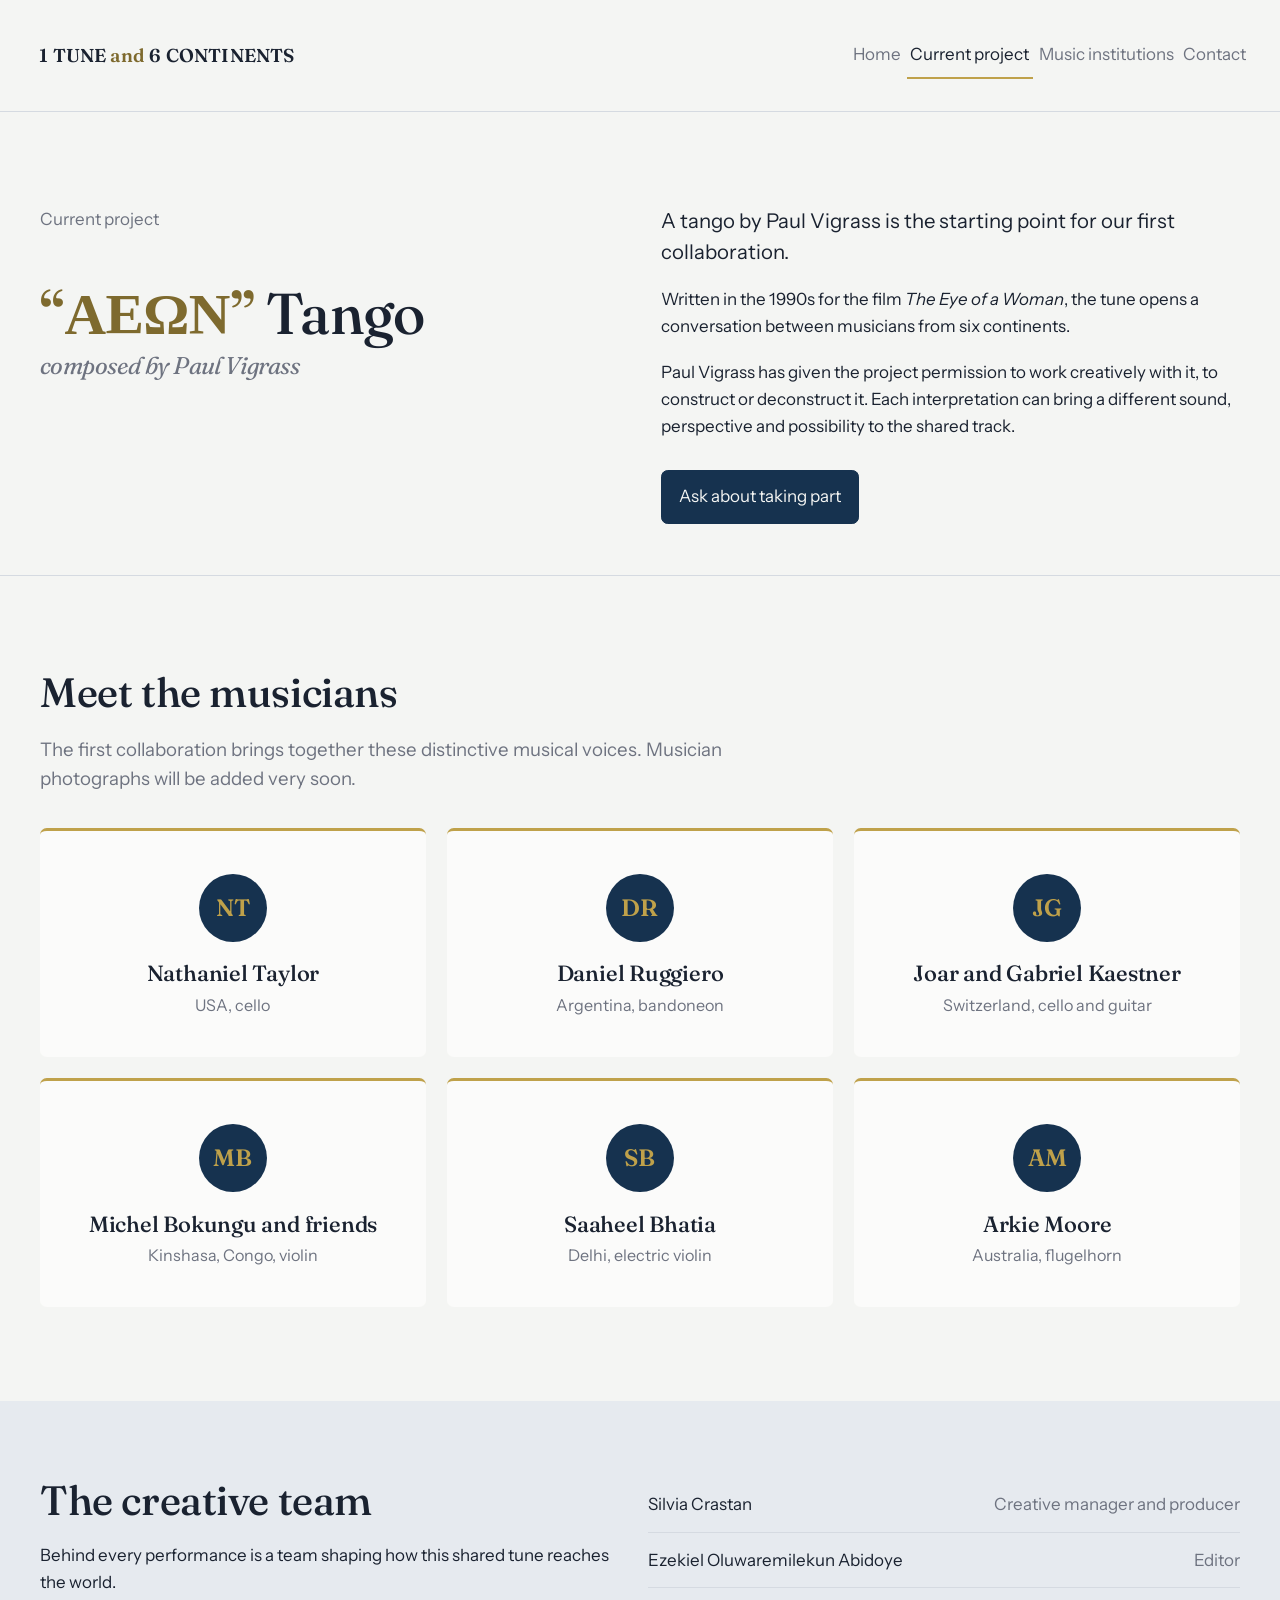
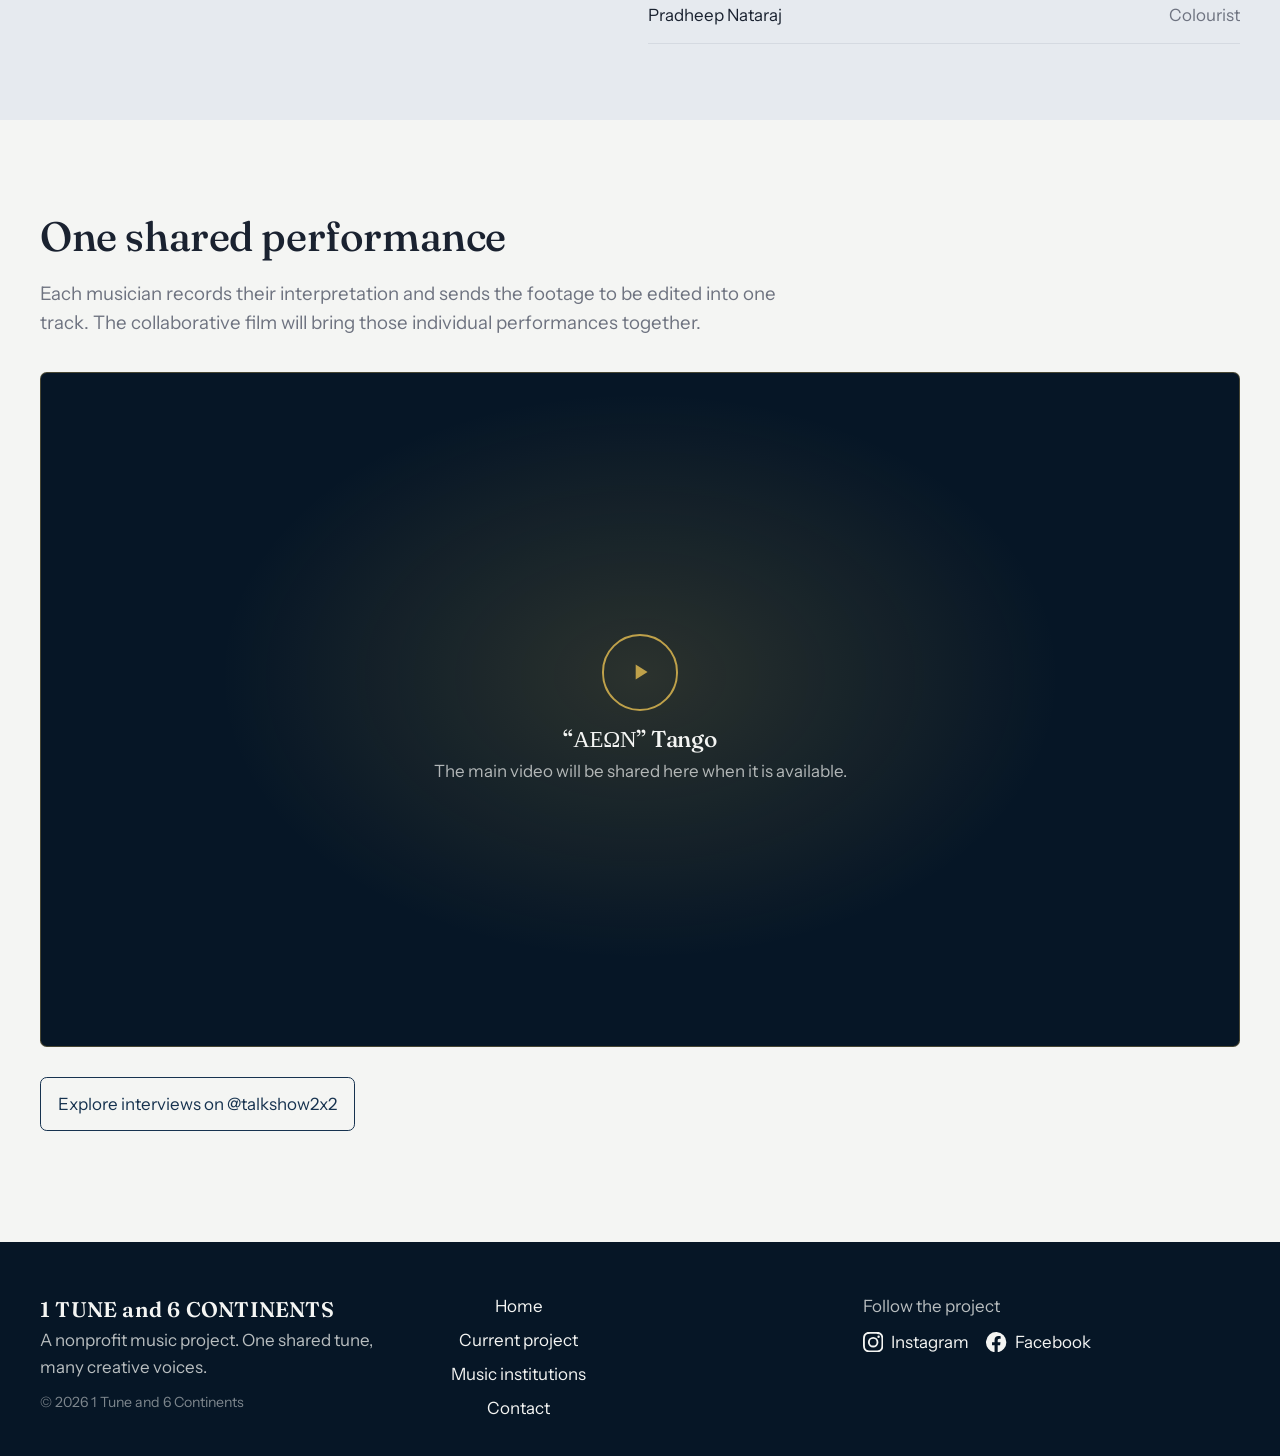
==== current-project.html @ 9bff8426 "Static redesign of 1tune6continents.org on Pico CSS" ====
<!DOCTYPE html>
<html lang="en" data-theme="light">
<head>
  <meta charset="UTF-8">
  <meta name="viewport" content="width=device-width, initial-scale=1">
  <title>Current project: ΑΕΩΝ Tango | 1 TUNE and 6 CONTINENTS</title>
  <meta name="description" content="The first collaboration: a tango by Paul Vigrass interpreted by musicians from six continents.">
  <link rel="preconnect" href="https://fonts.googleapis.com">
  <link rel="preconnect" href="https://fonts.gstatic.com" crossorigin>
  <link href="https://fonts.googleapis.com/css2?family=Fraunces:ital,opsz,wght@0,9..144,400;0,9..144,500;0,9..144,600;1,9..144,400;1,9..144,500&family=Instrument+Sans:ital,wght@0,400;0,500;0,600;1,400&display=swap" rel="stylesheet">
  <link rel="stylesheet" href="css/pico.min.css">
  <link rel="stylesheet" href="css/site.css">
</head>
<body>
<header class="site-header">
  <nav class="container" id="site-nav">
    <ul>
      <li><a class="brand" href="index.html">1 TUNE <span>and</span> 6 CONTINENTS</a></li>
      <li class="nav-toggle-item">
        <button class="nav-toggle" type="button" aria-expanded="false" aria-controls="site-menu" aria-label="Open menu">
          <svg class="icon-open" width="22" height="22" viewBox="0 0 24 24" fill="none" stroke="currentColor" stroke-width="2" stroke-linecap="round" aria-hidden="true"><path d="M4 7h16M4 12h16M4 17h16"/></svg>
          <svg class="icon-close" width="22" height="22" viewBox="0 0 24 24" fill="none" stroke="currentColor" stroke-width="2" stroke-linecap="round" aria-hidden="true"><path d="M6 6l12 12M18 6L6 18"/></svg>
        </button>
      </li>
    </ul>
    <ul id="site-menu" class="site-menu">
      <li><a href="index.html">Home</a></li>
      <li><a href="current-project.html" aria-current="page">Current project</a></li>
      <li><a href="music-institutions.html">Music institutions</a></li>
      <li><a href="contact.html">Contact</a></li>
    </ul>
  </nav>
</header>
<script>
  (function () {
    var nav = document.getElementById('site-nav');
    var btn = nav.querySelector('.nav-toggle');
    btn.addEventListener('click', function () {
      var open = nav.classList.toggle('is-open');
      btn.setAttribute('aria-expanded', String(open));
      btn.setAttribute('aria-label', open ? 'Close menu' : 'Open menu');
    });
    document.addEventListener('keydown', function (e) {
      if (e.key === 'Escape' && nav.classList.contains('is-open')) btn.click();
    });
  })();
</script>
<main>
<section class="page-intro">
  <div class="container grid">
    <div>
      <p class="kicker">Current project</p>
      <h1 class="tune-title"><span class="greek">“ΑΕΩΝ”</span> Tango<small>composed by Paul Vigrass</small></h1>
    </div>
    <div class="measure">
      <p class="lede">A tango by Paul Vigrass is the starting point for our first collaboration.</p>
      <p>Written in the 1990s for the film <em>The Eye of a Woman</em>, the tune opens a conversation between musicians from six continents.</p>
      <p>Paul Vigrass has given the project permission to work creatively with it, to construct or deconstruct it. Each interpretation can bring a different sound, perspective and possibility to the shared track.</p>
      <div class="actions">
        <a role="button" href="contact.html">Ask about taking part</a>
      </div>
    </div>
  </div>
</section>

<section class="band" id="musicians">
  <div class="container">
    <div class="section-title">
      <h2>Meet the musicians</h2>
      <p>The first collaboration brings together these distinctive musical voices. Musician photographs will be added very soon.</p>
    </div>
    <div class="musicians">
      <article>
        <div class="monogram" aria-hidden="true">NT</div>
        <h3>Nathaniel Taylor</h3><p>USA, cello</p>
      </article>
      <article>
        <div class="monogram" aria-hidden="true">DR</div>
        <h3>Daniel Ruggiero</h3><p>Argentina, bandoneon</p>
      </article>
      <article>
        <div class="monogram" aria-hidden="true">JG</div>
        <h3>Joar and Gabriel Kaestner</h3><p>Switzerland, cello and guitar</p>
      </article>
      <article>
        <div class="monogram" aria-hidden="true">MB</div>
        <h3>Michel Bokungu and friends</h3><p>Kinshasa, Congo, violin</p>
      </article>
      <article>
        <div class="monogram" aria-hidden="true">SB</div>
        <h3>Saaheel Bhatia</h3><p>Delhi, electric violin</p>
      </article>
      <article>
        <div class="monogram" aria-hidden="true">AM</div>
        <h3>Arkie Moore</h3><p>Australia, flugelhorn</p>
      </article>
    </div>
  </div>
</section>

<section class="band surface" id="creative-team">
  <div class="container grid">
    <div>
      <h2>The creative team</h2>
      <p>Behind every performance is a team shaping how this shared tune reaches the world.</p>
    </div>
    <ul class="team">
      <li><span>Silvia Crastan</span><span>Creative manager and producer</span></li>
      <li><span>Ezekiel Oluwaremilekun Abidoye</span><span>Editor</span></li>
      <li><span>Pradheep Nataraj</span><span>Colourist</span></li>
    </ul>
  </div>
</section>

<section class="band" id="collaborative-film">
  <div class="container">
    <div class="section-title">
      <h2>One shared performance</h2>
      <p>Each musician records their interpretation and sends the footage to be edited into one track. The collaborative film will bring those individual performances together.</p>
    </div>
    <div class="video-frame">
      <div>
        <div class="play" aria-hidden="true">
          <svg width="26" height="26" viewBox="0 0 24 24" fill="currentColor"><path d="M8 5v14l11-7z"/></svg>
        </div>
        <h3>“ΑΕΩΝ” Tango</h3>
        <p>The main video will be shared here when it is available.</p>
      </div>
    </div>
    <div class="actions">
      <a role="button" class="outline" href="https://www.instagram.com/talkshow2x2/" rel="noopener">Explore interviews on @talkshow2x2</a>
    </div>
  </div>
</section>
</main>
<footer class="site-footer">
  <div class="container grid">
    <div>
      <a class="brand" href="index.html">1 TUNE and 6 CONTINENTS</a>
      <p>A nonprofit music project. One shared tune, many creative voices.</p>
      <p><small>© 2026 1 Tune and 6 Continents</small></p>
    </div>
    <nav aria-label="Footer">
      <ul>
        <li><a href="index.html">Home</a></li>
        <li><a href="current-project.html">Current project</a></li>
        <li><a href="music-institutions.html">Music institutions</a></li>
        <li><a href="contact.html">Contact</a></li>
      </ul>
    </nav>
    <div>
      <p>Follow the project</p>
      <div class="social">
        <a href="https://www.instagram.com/1tune6continents/" rel="noopener">
          <svg viewBox="0 0 24 24" aria-hidden="true"><path d="M12 2.2c3.2 0 3.6 0 4.8.1 1.2.1 1.8.2 2.2.4.6.2 1 .5 1.4.9.4.4.7.8.9 1.4.2.4.4 1 .4 2.2.1 1.3.1 1.6.1 4.8s0 3.6-.1 4.8c-.1 1.2-.2 1.8-.4 2.2-.2.6-.5 1-.9 1.4-.4.4-.8.7-1.4.9-.4.2-1 .4-2.2.4-1.3.1-1.6.1-4.8.1s-3.6 0-4.8-.1c-1.2-.1-1.8-.2-2.2-.4-.6-.2-1-.5-1.4-.9-.4-.4-.7-.8-.9-1.4-.2-.4-.4-1-.4-2.2C2.2 15.6 2.2 15.2 2.2 12s0-3.6.1-4.8c.1-1.2.2-1.8.4-2.2.2-.6.5-1 .9-1.4.4-.4.8-.7 1.4-.9.4-.2 1-.4 2.2-.4C8.4 2.2 8.8 2.2 12 2.2M12 0C8.7 0 8.3 0 7.1.1 5.8.1 4.9.3 4.1.6c-.8.3-1.5.7-2.1 1.4C1.3 2.6.9 3.3.6 4.1.3 4.9.1 5.8.1 7.1 0 8.3 0 8.7 0 12s0 3.7.1 4.9c.1 1.3.3 2.2.6 2.9.3.8.7 1.5 1.4 2.1.6.7 1.3 1.1 2.1 1.4.8.3 1.6.5 2.9.6C8.3 24 8.7 24 12 24s3.7 0 4.9-.1c1.3-.1 2.2-.3 2.9-.6.8-.3 1.5-.7 2.1-1.4.7-.6 1.1-1.3 1.4-2.1.3-.8.5-1.6.6-2.9.1-1.2.1-1.6.1-4.9s0-3.7-.1-4.9c-.1-1.3-.3-2.2-.6-2.9-.3-.8-.7-1.5-1.4-2.1C21.4 1.3 20.7.9 19.9.6 19.1.3 18.2.1 16.9.1 15.7 0 15.3 0 12 0zm0 5.8a6.2 6.2 0 1 0 0 12.4 6.2 6.2 0 0 0 0-12.4zM12 16a4 4 0 1 1 0-8 4 4 0 0 1 0 8zm6.4-11.8a1.4 1.4 0 1 0 0 2.9 1.4 1.4 0 0 0 0-2.9z"/></svg>
          Instagram
        </a>
        <a href="https://www.facebook.com/groups/828594137007788" rel="noopener">
          <svg viewBox="0 0 24 24" aria-hidden="true"><path d="M24 12a12 12 0 1 0-13.9 11.9v-8.4H7.1V12h3V9.4c0-3 1.8-4.7 4.5-4.7 1.3 0 2.7.2 2.7.2v3h-1.5c-1.5 0-2 .9-2 1.9V12h3.3l-.5 3.5h-2.8v8.4A12 12 0 0 0 24 12z"/></svg>
          Facebook
        </a>
      </div>
    </div>
  </div>
</footer>
</body>
</html>
---- css/pico.min.css ----
@charset "UTF-8";/*!
 * Pico CSS ✨ v2.1.1 (https://picocss.com)
 * Copyright 2019-2025 - Licensed under MIT
 */:host,:root{--pico-font-family-emoji:"Apple Color Emoji","Segoe UI Emoji","Segoe UI Symbol","Noto Color Emoji";--pico-font-family-sans-serif:system-ui,"Segoe UI",Roboto,Oxygen,Ubuntu,Cantarell,Helvetica,Arial,"Helvetica Neue",sans-serif,var(--pico-font-family-emoji);--pico-font-family-monospace:ui-monospace,SFMono-Regular,"SF Mono",Menlo,Consolas,"Liberation Mono",monospace,var(--pico-font-family-emoji);--pico-font-family:var(--pico-font-family-sans-serif);--pico-line-height:1.5;--pico-font-weight:400;--pico-font-size:100%;--pico-text-underline-offset:0.1rem;--pico-border-radius:0.25rem;--pico-border-width:0.0625rem;--pico-outline-width:0.125rem;--pico-transition:0.2s ease-in-out;--pico-spacing:1rem;--pico-typography-spacing-vertical:1rem;--pico-block-spacing-vertical:var(--pico-spacing);--pico-block-spacing-horizontal:var(--pico-spacing);--pico-grid-column-gap:var(--pico-spacing);--pico-grid-row-gap:var(--pico-spacing);--pico-form-element-spacing-vertical:0.75rem;--pico-form-element-spacing-horizontal:1rem;--pico-group-box-shadow:0 0 0 rgba(0, 0, 0, 0);--pico-group-box-shadow-focus-with-button:0 0 0 var(--pico-outline-width) var(--pico-primary-focus);--pico-group-box-shadow-focus-with-input:0 0 0 0.0625rem var(--pico-form-element-border-color);--pico-modal-overlay-backdrop-filter:blur(0.375rem);--pico-nav-element-spacing-vertical:1rem;--pico-nav-element-spacing-horizontal:0.5rem;--pico-nav-link-spacing-vertical:0.5rem;--pico-nav-link-spacing-horizontal:0.5rem;--pico-nav-breadcrumb-divider:">";--pico-icon-checkbox:url("data:image/svg+xml,%3Csvg xmlns='http://www.w3.org/2000/svg' width='24' height='24' viewBox='0 0 24 24' fill='none' stroke='rgb(255, 255, 255)' stroke-width='4' stroke-linecap='round' stroke-linejoin='round'%3E%3Cpolyline points='20 6 9 17 4 12'%3E%3C/polyline%3E%3C/svg%3E");--pico-icon-minus:url("data:image/svg+xml,%3Csvg xmlns='http://www.w3.org/2000/svg' width='24' height='24' viewBox='0 0 24 24' fill='none' stroke='rgb(255, 255, 255)' stroke-width='4' stroke-linecap='round' stroke-linejoin='round'%3E%3Cline x1='5' y1='12' x2='19' y2='12'%3E%3C/line%3E%3C/svg%3E");--pico-icon-chevron:url("data:image/svg+xml,%3Csvg xmlns='http://www.w3.org/2000/svg' width='24' height='24' viewBox='0 0 24 24' fill='none' stroke='rgb(136, 145, 164)' stroke-width='2' stroke-linecap='round' stroke-linejoin='round'%3E%3Cpolyline points='6 9 12 15 18 9'%3E%3C/polyline%3E%3C/svg%3E");--pico-icon-date:url("data:image/svg+xml,%3Csvg xmlns='http://www.w3.org/2000/svg' width='24' height='24' viewBox='0 0 24 24' fill='none' stroke='rgb(136, 145, 164)' stroke-width='2' stroke-linecap='round' stroke-linejoin='round'%3E%3Crect x='3' y='4' width='18' height='18' rx='2' ry='2'%3E%3C/rect%3E%3Cline x1='16' y1='2' x2='16' y2='6'%3E%3C/line%3E%3Cline x1='8' y1='2' x2='8' y2='6'%3E%3C/line%3E%3Cline x1='3' y1='10' x2='21' y2='10'%3E%3C/line%3E%3C/svg%3E");--pico-icon-time:url("data:image/svg+xml,%3Csvg xmlns='http://www.w3.org/2000/svg' width='24' height='24' viewBox='0 0 24 24' fill='none' stroke='rgb(136, 145, 164)' stroke-width='2' stroke-linecap='round' stroke-linejoin='round'%3E%3Ccircle cx='12' cy='12' r='10'%3E%3C/circle%3E%3Cpolyline points='12 6 12 12 16 14'%3E%3C/polyline%3E%3C/svg%3E");--pico-icon-search:url("data:image/svg+xml,%3Csvg xmlns='http://www.w3.org/2000/svg' width='24' height='24' viewBox='0 0 24 24' fill='none' stroke='rgb(136, 145, 164)' stroke-width='1.5' stroke-linecap='round' stroke-linejoin='round'%3E%3Ccircle cx='11' cy='11' r='8'%3E%3C/circle%3E%3Cline x1='21' y1='21' x2='16.65' y2='16.65'%3E%3C/line%3E%3C/svg%3E");--pico-icon-close:url("data:image/svg+xml,%3Csvg xmlns='http://www.w3.org/2000/svg' width='24' height='24' viewBox='0 0 24 24' fill='none' stroke='rgb(136, 145, 164)' stroke-width='3' stroke-linecap='round' stroke-linejoin='round'%3E%3Cline x1='18' y1='6' x2='6' y2='18'%3E%3C/line%3E%3Cline x1='6' y1='6' x2='18' y2='18'%3E%3C/line%3E%3C/svg%3E");--pico-icon-loading:url("data:image/svg+xml,%3Csvg fill='none' height='24' width='24' viewBox='0 0 24 24' xmlns='http://www.w3.org/2000/svg' %3E%3Cstyle%3E g %7B animation: rotate 2s linear infinite; transform-origin: center center; %7D circle %7B stroke-dasharray: 75,100; stroke-dashoffset: -5; animation: dash 1.5s ease-in-out infinite; stroke-linecap: round; %7D @keyframes rotate %7B 0%25 %7B transform: rotate(0deg); %7D 100%25 %7B transform: rotate(360deg); %7D %7D @keyframes dash %7B 0%25 %7B stroke-dasharray: 1,100; stroke-dashoffset: 0; %7D 50%25 %7B stroke-dasharray: 44.5,100; stroke-dashoffset: -17.5; %7D 100%25 %7B stroke-dasharray: 44.5,100; stroke-dashoffset: -62; %7D %7D %3C/style%3E%3Cg%3E%3Ccircle cx='12' cy='12' r='10' fill='none' stroke='rgb(136, 145, 164)' stroke-width='4' /%3E%3C/g%3E%3C/svg%3E")}@media (min-width:576px){:host,:root{--pico-font-size:106.25%}}@media (min-width:768px){:host,:root{--pico-font-size:112.5%}}@media (min-width:1024px){:host,:root{--pico-font-size:118.75%}}@media (min-width:1280px){:host,:root{--pico-font-size:125%}}@media (min-width:1536px){:host,:root{--pico-font-size:131.25%}}a{--pico-text-decoration:underline}a.contrast,a.secondary{--pico-text-decoration:underline}small{--pico-font-size:0.875em}h1,h2,h3,h4,h5,h6{--pico-font-weight:700}h1{--pico-font-size:2rem;--pico-line-height:1.125;--pico-typography-spacing-top:3rem}h2{--pico-font-size:1.75rem;--pico-line-height:1.15;--pico-typography-spacing-top:2.625rem}h3{--pico-font-size:1.5rem;--pico-line-height:1.175;--pico-typography-spacing-top:2.25rem}h4{--pico-font-size:1.25rem;--pico-line-height:1.2;--pico-typography-spacing-top:1.874rem}h5{--pico-font-size:1.125rem;--pico-line-height:1.225;--pico-typography-spacing-top:1.6875rem}h6{--pico-font-size:1rem;--pico-line-height:1.25;--pico-typography-spacing-top:1.5rem}tfoot td,tfoot th,thead td,thead th{--pico-font-weight:600;--pico-border-width:0.1875rem}code,kbd,pre,samp{--pico-font-family:var(--pico-font-family-monospace)}kbd{--pico-font-weight:bolder}:where(select,textarea),input:not([type=submit],[type=button],[type=reset],[type=checkbox],[type=radio],[type=file]){--pico-outline-width:0.0625rem}[type=search]{--pico-border-radius:5rem}[type=checkbox],[type=radio]{--pico-border-width:0.125rem}[type=checkbox][role=switch]{--pico-border-width:0.1875rem}details.dropdown summary:not([role=button]){--pico-outline-width:0.0625rem}nav details.dropdown summary:focus-visible{--pico-outline-width:0.125rem}[role=search]{--pico-border-radius:5rem}[role=group]:has(button.secondary:focus,[type=submit].secondary:focus,[type=button].secondary:focus,[role=button].secondary:focus),[role=search]:has(button.secondary:focus,[type=submit].secondary:focus,[type=button].secondary:focus,[role=button].secondary:focus){--pico-group-box-shadow-focus-with-button:0 0 0 var(--pico-outline-width) var(--pico-secondary-focus)}[role=group]:has(button.contrast:focus,[type=submit].contrast:focus,[type=button].contrast:focus,[role=button].contrast:focus),[role=search]:has(button.contrast:focus,[type=submit].contrast:focus,[type=button].contrast:focus,[role=button].contrast:focus){--pico-group-box-shadow-focus-with-button:0 0 0 var(--pico-outline-width) var(--pico-contrast-focus)}[role=group] [role=button],[role=group] [type=button],[role=group] [type=submit],[role=group] button,[role=search] [role=button],[role=search] [type=button],[role=search] [type=submit],[role=search] button{--pico-form-element-spacing-horizontal:2rem}details summary[role=button]:not(.outline)::after{filter:brightness(0) invert(1)}[aria-busy=true]:not(input,select,textarea):is(button,[type=submit],[type=button],[type=reset],[role=button]):not(.outline)::before{filter:brightness(0) invert(1)}:host(:not([data-theme=dark])),:root:not([data-theme=dark]),[data-theme=light]{color-scheme:light;--pico-background-color:#fff;--pico-color:#373c44;--pico-text-selection-color:rgba(2, 154, 232, 0.25);--pico-muted-color:#646b79;--pico-muted-border-color:rgb(231, 234, 239.5);--pico-primary:#0172ad;--pico-primary-background:#0172ad;--pico-primary-border:var(--pico-primary-background);--pico-primary-underline:rgba(1, 114, 173, 0.5);--pico-primary-hover:#015887;--pico-primary-hover-background:#02659a;--pico-primary-hover-border:var(--pico-primary-hover-background);--pico-primary-hover-underline:var(--pico-primary-hover);--pico-primary-focus:rgba(2, 154, 232, 0.5);--pico-primary-inverse:#fff;--pico-secondary:#5d6b89;--pico-secondary-background:#525f7a;--pico-secondary-border:var(--pico-secondary-background);--pico-secondary-underline:rgba(93, 107, 137, 0.5);--pico-secondary-hover:#48536b;--pico-secondary-hover-background:#48536b;--pico-secondary-hover-border:var(--pico-secondary-hover-background);--pico-secondary-hover-underline:var(--pico-secondary-hover);--pico-secondary-focus:rgba(93, 107, 137, 0.25);--pico-secondary-inverse:#fff;--pico-contrast:#181c25;--pico-contrast-background:#181c25;--pico-contrast-border:var(--pico-contrast-background);--pico-contrast-underline:rgba(24, 28, 37, 0.5);--pico-contrast-hover:#000;--pico-contrast-hover-background:#000;--pico-contrast-hover-border:var(--pico-contrast-hover-background);--pico-contrast-hover-underline:var(--pico-secondary-hover);--pico-contrast-focus:rgba(93, 107, 137, 0.25);--pico-contrast-inverse:#fff;--pico-box-shadow:0.0145rem 0.029rem 0.174rem rgba(129, 145, 181, 0.01698),0.0335rem 0.067rem 0.402rem rgba(129, 145, 181, 0.024),0.0625rem 0.125rem 0.75rem rgba(129, 145, 181, 0.03),0.1125rem 0.225rem 1.35rem rgba(129, 145, 181, 0.036),0.2085rem 0.417rem 2.502rem rgba(129, 145, 181, 0.04302),0.5rem 1rem 6rem rgba(129, 145, 181, 0.06),0 0 0 0.0625rem rgba(129, 145, 181, 0.015);--pico-h1-color:#2d3138;--pico-h2-color:#373c44;--pico-h3-color:#424751;--pico-h4-color:#4d535e;--pico-h5-color:#5c6370;--pico-h6-color:#646b79;--pico-mark-background-color:rgb(252.5, 230.5, 191.5);--pico-mark-color:#0f1114;--pico-ins-color:rgb(28.5, 105.5, 84);--pico-del-color:rgb(136, 56.5, 53);--pico-blockquote-border-color:var(--pico-muted-border-color);--pico-blockquote-footer-color:var(--pico-muted-color);--pico-button-box-shadow:0 0 0 rgba(0, 0, 0, 0);--pico-button-hover-box-shadow:0 0 0 rgba(0, 0, 0, 0);--pico-table-border-color:var(--pico-muted-border-color);--pico-table-row-stripped-background-color:rgba(111, 120, 135, 0.0375);--pico-code-background-color:rgb(243, 244.5, 246.75);--pico-code-color:#646b79;--pico-code-kbd-background-color:var(--pico-color);--pico-code-kbd-color:var(--pico-background-color);--pico-form-element-background-color:rgb(251, 251.5, 252.25);--pico-form-element-selected-background-color:#dfe3eb;--pico-form-element-border-color:#cfd5e2;--pico-form-element-color:#23262c;--pico-form-element-placeholder-color:var(--pico-muted-color);--pico-form-element-active-background-color:#fff;--pico-form-element-active-border-color:var(--pico-primary-border);--pico-form-element-focus-color:var(--pico-primary-border);--pico-form-element-disabled-opacity:0.5;--pico-form-element-invalid-border-color:rgb(183.5, 105.5, 106.5);--pico-form-element-invalid-active-border-color:rgb(200.25, 79.25, 72.25);--pico-form-element-invalid-focus-color:var(--pico-form-element-invalid-active-border-color);--pico-form-element-valid-border-color:rgb(76, 154.5, 137.5);--pico-form-element-valid-active-border-color:rgb(39, 152.75, 118.75);--pico-form-element-valid-focus-color:var(--pico-form-element-valid-active-border-color);--pico-switch-background-color:#bfc7d9;--pico-switch-checked-background-color:var(--pico-primary-background);--pico-switch-color:#fff;--pico-switch-thumb-box-shadow:0 0 0 rgba(0, 0, 0, 0);--pico-range-border-color:#dfe3eb;--pico-range-active-border-color:#bfc7d9;--pico-range-thumb-border-color:var(--pico-background-color);--pico-range-thumb-color:var(--pico-secondary-background);--pico-range-thumb-active-color:var(--pico-primary-background);--pico-accordion-border-color:var(--pico-muted-border-color);--pico-accordion-active-summary-color:var(--pico-primary-hover);--pico-accordion-close-summary-color:var(--pico-color);--pico-accordion-open-summary-color:var(--pico-muted-color);--pico-card-background-color:var(--pico-background-color);--pico-card-border-color:var(--pico-muted-border-color);--pico-card-box-shadow:var(--pico-box-shadow);--pico-card-sectioning-background-color:rgb(251, 251.5, 252.25);--pico-dropdown-background-color:#fff;--pico-dropdown-border-color:#eff1f4;--pico-dropdown-box-shadow:var(--pico-box-shadow);--pico-dropdown-color:var(--pico-color);--pico-dropdown-hover-background-color:#eff1f4;--pico-loading-spinner-opacity:0.5;--pico-modal-overlay-background-color:rgba(232, 234, 237, 0.75);--pico-progress-background-color:#dfe3eb;--pico-progress-color:var(--pico-primary-background);--pico-tooltip-background-color:var(--pico-contrast-background);--pico-tooltip-color:var(--pico-contrast-inverse);--pico-icon-valid:url("data:image/svg+xml,%3Csvg xmlns='http://www.w3.org/2000/svg' width='24' height='24' viewBox='0 0 24 24' fill='none' stroke='rgb(76, 154.5, 137.5)' stroke-width='2' stroke-linecap='round' stroke-linejoin='round'%3E%3Cpolyline points='20 6 9 17 4 12'%3E%3C/polyline%3E%3C/svg%3E");--pico-icon-invalid:url("data:image/svg+xml,%3Csvg xmlns='http://www.w3.org/2000/svg' width='24' height='24' viewBox='0 0 24 24' fill='none' stroke='rgb(200.25, 79.25, 72.25)' stroke-width='2' stroke-linecap='round' stroke-linejoin='round'%3E%3Ccircle cx='12' cy='12' r='10'%3E%3C/circle%3E%3Cline x1='12' y1='8' x2='12' y2='12'%3E%3C/line%3E%3Cline x1='12' y1='16' x2='12.01' y2='16'%3E%3C/line%3E%3C/svg%3E")}:host(:not([data-theme=dark])) input:is([type=submit],[type=button],[type=reset],[type=checkbox],[type=radio],[type=file]),:root:not([data-theme=dark]) input:is([type=submit],[type=button],[type=reset],[type=checkbox],[type=radio],[type=file]),[data-theme=light] input:is([type=submit],[type=button],[type=reset],[type=checkbox],[type=radio],[type=file]){--pico-form-element-focus-color:var(--pico-primary-focus)}@media only screen and (prefers-color-scheme:dark){:host(:not([data-theme])),:root:not([data-theme]){color-scheme:dark;--pico-background-color:rgb(19, 22.5, 30.5);--pico-color:#c2c7d0;--pico-text-selection-color:rgba(1, 170, 255, 0.1875);--pico-muted-color:#7b8495;--pico-muted-border-color:#202632;--pico-primary:#01aaff;--pico-primary-background:#0172ad;--pico-primary-border:var(--pico-primary-background);--pico-primary-underline:rgba(1, 170, 255, 0.5);--pico-primary-hover:#79c0ff;--pico-primary-hover-background:#017fc0;--pico-primary-hover-border:var(--pico-primary-hover-background);--pico-primary-hover-underline:var(--pico-primary-hover);--pico-primary-focus:rgba(1, 170, 255, 0.375);--pico-primary-inverse:#fff;--pico-secondary:#969eaf;--pico-secondary-background:#525f7a;--pico-secondary-border:var(--pico-secondary-background);--pico-secondary-underline:rgba(150, 158, 175, 0.5);--pico-secondary-hover:#b3b9c5;--pico-secondary-hover-background:#5d6b89;--pico-secondary-hover-border:var(--pico-secondary-hover-background);--pico-secondary-hover-underline:var(--pico-secondary-hover);--pico-secondary-focus:rgba(144, 158, 190, 0.25);--pico-secondary-inverse:#fff;--pico-contrast:#dfe3eb;--pico-contrast-background:#eff1f4;--pico-contrast-border:var(--pico-contrast-background);--pico-contrast-underline:rgba(223, 227, 235, 0.5);--pico-contrast-hover:#fff;--pico-contrast-hover-background:#fff;--pico-contrast-hover-border:var(--pico-contrast-hover-background);--pico-contrast-hover-underline:var(--pico-contrast-hover);--pico-contrast-focus:rgba(207, 213, 226, 0.25);--pico-contrast-inverse:#000;--pico-box-shadow:0.0145rem 0.029rem 0.174rem rgba(7, 8.5, 12, 0.01698),0.0335rem 0.067rem 0.402rem rgba(7, 8.5, 12, 0.024),0.0625rem 0.125rem 0.75rem rgba(7, 8.5, 12, 0.03),0.1125rem 0.225rem 1.35rem rgba(7, 8.5, 12, 0.036),0.2085rem 0.417rem 2.502rem rgba(7, 8.5, 12, 0.04302),0.5rem 1rem 6rem rgba(7, 8.5, 12, 0.06),0 0 0 0.0625rem rgba(7, 8.5, 12, 0.015);--pico-h1-color:#f0f1f3;--pico-h2-color:#e0e3e7;--pico-h3-color:#c2c7d0;--pico-h4-color:#b3b9c5;--pico-h5-color:#a4acba;--pico-h6-color:#8891a4;--pico-mark-background-color:#014063;--pico-mark-color:#fff;--pico-ins-color:#62af9a;--pico-del-color:rgb(205.5, 126, 123);--pico-blockquote-border-color:var(--pico-muted-border-color);--pico-blockquote-footer-color:var(--pico-muted-color);--pico-button-box-shadow:0 0 0 rgba(0, 0, 0, 0);--pico-button-hover-box-shadow:0 0 0 rgba(0, 0, 0, 0);--pico-table-border-color:var(--pico-muted-border-color);--pico-table-row-stripped-background-color:rgba(111, 120, 135, 0.0375);--pico-code-background-color:rgb(26, 30.5, 40.25);--pico-code-color:#8891a4;--pico-code-kbd-background-color:var(--pico-color);--pico-code-kbd-color:var(--pico-background-color);--pico-form-element-background-color:rgb(28, 33, 43.5);--pico-form-element-selected-background-color:#2a3140;--pico-form-element-border-color:#2a3140;--pico-form-element-color:#e0e3e7;--pico-form-element-placeholder-color:#8891a4;--pico-form-element-active-background-color:rgb(26, 30.5, 40.25);--pico-form-element-active-border-color:var(--pico-primary-border);--pico-form-element-focus-color:var(--pico-primary-border);--pico-form-element-disabled-opacity:0.5;--pico-form-element-invalid-border-color:rgb(149.5, 74, 80);--pico-form-element-invalid-active-border-color:rgb(183.25, 63.5, 59);--pico-form-element-invalid-focus-color:var(--pico-form-element-invalid-active-border-color);--pico-form-element-valid-border-color:#2a7b6f;--pico-form-element-valid-active-border-color:rgb(22, 137, 105.5);--pico-form-element-valid-focus-color:var(--pico-form-element-valid-active-border-color);--pico-switch-background-color:#333c4e;--pico-switch-checked-background-color:var(--pico-primary-background);--pico-switch-color:#fff;--pico-switch-thumb-box-shadow:0 0 0 rgba(0, 0, 0, 0);--pico-range-border-color:#202632;--pico-range-active-border-color:#2a3140;--pico-range-thumb-border-color:var(--pico-background-color);--pico-range-thumb-color:var(--pico-secondary-background);--pico-range-thumb-active-color:var(--pico-primary-background);--pico-accordion-border-color:var(--pico-muted-border-color);--pico-accordion-active-summary-color:var(--pico-primary-hover);--pico-accordion-close-summary-color:var(--pico-color);--pico-accordion-open-summary-color:var(--pico-muted-color);--pico-card-background-color:#181c25;--pico-card-border-color:var(--pico-card-background-color);--pico-card-box-shadow:var(--pico-box-shadow);--pico-card-sectioning-background-color:rgb(26, 30.5, 40.25);--pico-dropdown-background-color:#181c25;--pico-dropdown-border-color:#202632;--pico-dropdown-box-shadow:var(--pico-box-shadow);--pico-dropdown-color:var(--pico-color);--pico-dropdown-hover-background-color:#202632;--pico-loading-spinner-opacity:0.5;--pico-modal-overlay-background-color:rgba(7.5, 8.5, 10, 0.75);--pico-progress-background-color:#202632;--pico-progress-color:var(--pico-primary-background);--pico-tooltip-background-color:var(--pico-contrast-background);--pico-tooltip-color:var(--pico-contrast-inverse);--pico-icon-valid:url("data:image/svg+xml,%3Csvg xmlns='http://www.w3.org/2000/svg' width='24' height='24' viewBox='0 0 24 24' fill='none' stroke='rgb(42, 123, 111)' stroke-width='2' stroke-linecap='round' stroke-linejoin='round'%3E%3Cpolyline points='20 6 9 17 4 12'%3E%3C/polyline%3E%3C/svg%3E");--pico-icon-invalid:url("data:image/svg+xml,%3Csvg xmlns='http://www.w3.org/2000/svg' width='24' height='24' viewBox='0 0 24 24' fill='none' stroke='rgb(149.5, 74, 80)' stroke-width='2' stroke-linecap='round' stroke-linejoin='round'%3E%3Ccircle cx='12' cy='12' r='10'%3E%3C/circle%3E%3Cline x1='12' y1='8' x2='12' y2='12'%3E%3C/line%3E%3Cline x1='12' y1='16' x2='12.01' y2='16'%3E%3C/line%3E%3C/svg%3E")}:host(:not([data-theme])) input:is([type=submit],[type=button],[type=reset],[type=checkbox],[type=radio],[type=file]),:root:not([data-theme]) input:is([type=submit],[type=button],[type=reset],[type=checkbox],[type=radio],[type=file]){--pico-form-element-focus-color:var(--pico-primary-focus)}:host(:not([data-theme])) details summary[role=button].contrast:not(.outline)::after,:root:not([data-theme]) details summary[role=button].contrast:not(.outline)::after{filter:brightness(0)}:host(:not([data-theme])) [aria-busy=true]:not(input,select,textarea).contrast:is(button,[type=submit],[type=button],[type=reset],[role=button]):not(.outline)::before,:root:not([data-theme]) [aria-busy=true]:not(input,select,textarea).contrast:is(button,[type=submit],[type=button],[type=reset],[role=button]):not(.outline)::before{filter:brightness(0)}}[data-theme=dark]{color-scheme:dark;--pico-background-color:rgb(19, 22.5, 30.5);--pico-color:#c2c7d0;--pico-text-selection-color:rgba(1, 170, 255, 0.1875);--pico-muted-color:#7b8495;--pico-muted-border-color:#202632;--pico-primary:#01aaff;--pico-primary-background:#0172ad;--pico-primary-border:var(--pico-primary-background);--pico-primary-underline:rgba(1, 170, 255, 0.5);--pico-primary-hover:#79c0ff;--pico-primary-hover-background:#017fc0;--pico-primary-hover-border:var(--pico-primary-hover-background);--pico-primary-hover-underline:var(--pico-primary-hover);--pico-primary-focus:rgba(1, 170, 255, 0.375);--pico-primary-inverse:#fff;--pico-secondary:#969eaf;--pico-secondary-background:#525f7a;--pico-secondary-border:var(--pico-secondary-background);--pico-secondary-underline:rgba(150, 158, 175, 0.5);--pico-secondary-hover:#b3b9c5;--pico-secondary-hover-background:#5d6b89;--pico-secondary-hover-border:var(--pico-secondary-hover-background);--pico-secondary-hover-underline:var(--pico-secondary-hover);--pico-secondary-focus:rgba(144, 158, 190, 0.25);--pico-secondary-inverse:#fff;--pico-contrast:#dfe3eb;--pico-contrast-background:#eff1f4;--pico-contrast-border:var(--pico-contrast-background);--pico-contrast-underline:rgba(223, 227, 235, 0.5);--pico-contrast-hover:#fff;--pico-contrast-hover-background:#fff;--pico-contrast-hover-border:var(--pico-contrast-hover-background);--pico-contrast-hover-underline:var(--pico-contrast-hover);--pico-contrast-focus:rgba(207, 213, 226, 0.25);--pico-contrast-inverse:#000;--pico-box-shadow:0.0145rem 0.029rem 0.174rem rgba(7, 8.5, 12, 0.01698),0.0335rem 0.067rem 0.402rem rgba(7, 8.5, 12, 0.024),0.0625rem 0.125rem 0.75rem rgba(7, 8.5, 12, 0.03),0.1125rem 0.225rem 1.35rem rgba(7, 8.5, 12, 0.036),0.2085rem 0.417rem 2.502rem rgba(7, 8.5, 12, 0.04302),0.5rem 1rem 6rem rgba(7, 8.5, 12, 0.06),0 0 0 0.0625rem rgba(7, 8.5, 12, 0.015);--pico-h1-color:#f0f1f3;--pico-h2-color:#e0e3e7;--pico-h3-color:#c2c7d0;--pico-h4-color:#b3b9c5;--pico-h5-color:#a4acba;--pico-h6-color:#8891a4;--pico-mark-background-color:#014063;--pico-mark-color:#fff;--pico-ins-color:#62af9a;--pico-del-color:rgb(205.5, 126, 123);--pico-blockquote-border-color:var(--pico-muted-border-color);--pico-blockquote-footer-color:var(--pico-muted-color);--pico-button-box-shadow:0 0 0 rgba(0, 0, 0, 0);--pico-button-hover-box-shadow:0 0 0 rgba(0, 0, 0, 0);--pico-table-border-color:var(--pico-muted-border-color);--pico-table-row-stripped-background-color:rgba(111, 120, 135, 0.0375);--pico-code-background-color:rgb(26, 30.5, 40.25);--pico-code-color:#8891a4;--pico-code-kbd-background-color:var(--pico-color);--pico-code-kbd-color:var(--pico-background-color);--pico-form-element-background-color:rgb(28, 33, 43.5);--pico-form-element-selected-background-color:#2a3140;--pico-form-element-border-color:#2a3140;--pico-form-element-color:#e0e3e7;--pico-form-element-placeholder-color:#8891a4;--pico-form-element-active-background-color:rgb(26, 30.5, 40.25);--pico-form-element-active-border-color:var(--pico-primary-border);--pico-form-element-focus-color:var(--pico-primary-border);--pico-form-element-disabled-opacity:0.5;--pico-form-element-invalid-border-color:rgb(149.5, 74, 80);--pico-form-element-invalid-active-border-color:rgb(183.25, 63.5, 59);--pico-form-element-invalid-focus-color:var(--pico-form-element-invalid-active-border-color);--pico-form-element-valid-border-color:#2a7b6f;--pico-form-element-valid-active-border-color:rgb(22, 137, 105.5);--pico-form-element-valid-focus-color:var(--pico-form-element-valid-active-border-color);--pico-switch-background-color:#333c4e;--pico-switch-checked-background-color:var(--pico-primary-background);--pico-switch-color:#fff;--pico-switch-thumb-box-shadow:0 0 0 rgba(0, 0, 0, 0);--pico-range-border-color:#202632;--pico-range-active-border-color:#2a3140;--pico-range-thumb-border-color:var(--pico-background-color);--pico-range-thumb-color:var(--pico-secondary-background);--pico-range-thumb-active-color:var(--pico-primary-background);--pico-accordion-border-color:var(--pico-muted-border-color);--pico-accordion-active-summary-color:var(--pico-primary-hover);--pico-accordion-close-summary-color:var(--pico-color);--pico-accordion-open-summary-color:var(--pico-muted-color);--pico-card-background-color:#181c25;--pico-card-border-color:var(--pico-card-background-color);--pico-card-box-shadow:var(--pico-box-shadow);--pico-card-sectioning-background-color:rgb(26, 30.5, 40.25);--pico-dropdown-background-color:#181c25;--pico-dropdown-border-color:#202632;--pico-dropdown-box-shadow:var(--pico-box-shadow);--pico-dropdown-color:var(--pico-color);--pico-dropdown-hover-background-color:#202632;--pico-loading-spinner-opacity:0.5;--pico-modal-overlay-background-color:rgba(7.5, 8.5, 10, 0.75);--pico-progress-background-color:#202632;--pico-progress-color:var(--pico-primary-background);--pico-tooltip-background-color:var(--pico-contrast-background);--pico-tooltip-color:var(--pico-contrast-inverse);--pico-icon-valid:url("data:image/svg+xml,%3Csvg xmlns='http://www.w3.org/2000/svg' width='24' height='24' viewBox='0 0 24 24' fill='none' stroke='rgb(42, 123, 111)' stroke-width='2' stroke-linecap='round' stroke-linejoin='round'%3E%3Cpolyline points='20 6 9 17 4 12'%3E%3C/polyline%3E%3C/svg%3E");--pico-icon-invalid:url("data:image/svg+xml,%3Csvg xmlns='http://www.w3.org/2000/svg' width='24' height='24' viewBox='0 0 24 24' fill='none' stroke='rgb(149.5, 74, 80)' stroke-width='2' stroke-linecap='round' stroke-linejoin='round'%3E%3Ccircle cx='12' cy='12' r='10'%3E%3C/circle%3E%3Cline x1='12' y1='8' x2='12' y2='12'%3E%3C/line%3E%3Cline x1='12' y1='16' x2='12.01' y2='16'%3E%3C/line%3E%3C/svg%3E")}[data-theme=dark] input:is([type=submit],[type=button],[type=reset],[type=checkbox],[type=radio],[type=file]){--pico-form-element-focus-color:var(--pico-primary-focus)}[data-theme=dark] details summary[role=button].contrast:not(.outline)::after{filter:brightness(0)}[data-theme=dark] [aria-busy=true]:not(input,select,textarea).contrast:is(button,[type=submit],[type=button],[type=reset],[role=button]):not(.outline)::before{filter:brightness(0)}[type=checkbox],[type=radio],[type=range],progress{accent-color:var(--pico-primary)}*,::after,::before{box-sizing:border-box;background-repeat:no-repeat}::after,::before{text-decoration:inherit;vertical-align:inherit}:where(:host),:where(:root){-webkit-tap-highlight-color:transparent;-webkit-text-size-adjust:100%;-moz-text-size-adjust:100%;text-size-adjust:100%;background-color:var(--pico-background-color);color:var(--pico-color);font-weight:var(--pico-font-weight);font-size:var(--pico-font-size);line-height:var(--pico-line-height);font-family:var(--pico-font-family);text-underline-offset:var(--pico-text-underline-offset);text-rendering:optimizeLegibility;overflow-wrap:break-word;-moz-tab-size:4;-o-tab-size:4;tab-size:4}body{width:100%;margin:0}main{display:block}body>footer,body>header,body>main{padding-block:var(--pico-block-spacing-vertical)}section{margin-bottom:var(--pico-block-spacing-vertical)}.container,.container-fluid{width:100%;margin-right:auto;margin-left:auto;padding-right:var(--pico-spacing);padding-left:var(--pico-spacing)}@media (min-width:576px){.container{max-width:510px;padding-right:0;padding-left:0}}@media (min-width:768px){.container{max-width:700px}}@media (min-width:1024px){.container{max-width:950px}}@media (min-width:1280px){.container{max-width:1200px}}@media (min-width:1536px){.container{max-width:1450px}}.grid{grid-column-gap:var(--pico-grid-column-gap);grid-row-gap:var(--pico-grid-row-gap);display:grid;grid-template-columns:1fr}@media (min-width:768px){.grid{grid-template-columns:repeat(auto-fit,minmax(0%,1fr))}}.grid>*{min-width:0}.overflow-auto{overflow:auto}b,strong{font-weight:bolder}sub,sup{position:relative;font-size:.75em;line-height:0;vertical-align:baseline}sub{bottom:-.25em}sup{top:-.5em}address,blockquote,dl,ol,p,pre,table,ul{margin-top:0;margin-bottom:var(--pico-typography-spacing-vertical);color:var(--pico-color);font-style:normal;font-weight:var(--pico-font-weight)}h1,h2,h3,h4,h5,h6{margin-top:0;margin-bottom:var(--pico-typography-spacing-vertical);color:var(--pico-color);font-weight:var(--pico-font-weight);font-size:var(--pico-font-size);line-height:var(--pico-line-height);font-family:var(--pico-font-family)}h1{--pico-color:var(--pico-h1-color)}h2{--pico-color:var(--pico-h2-color)}h3{--pico-color:var(--pico-h3-color)}h4{--pico-color:var(--pico-h4-color)}h5{--pico-color:var(--pico-h5-color)}h6{--pico-color:var(--pico-h6-color)}:where(article,address,blockquote,dl,figure,form,ol,p,pre,table,ul)~:is(h1,h2,h3,h4,h5,h6){margin-top:var(--pico-typography-spacing-top)}p{margin-bottom:var(--pico-typography-spacing-vertical)}hgroup{margin-bottom:var(--pico-typography-spacing-vertical)}hgroup>*{margin-top:0;margin-bottom:0}hgroup>:not(:first-child):last-child{--pico-color:var(--pico-muted-color);--pico-font-weight:unset;font-size:1rem}:where(ol,ul) li{margin-bottom:calc(var(--pico-typography-spacing-vertical) * .25)}:where(dl,ol,ul) :where(dl,ol,ul){margin:0;margin-top:calc(var(--pico-typography-spacing-vertical) * .25)}ul li{list-style:square}mark{padding:.125rem .25rem;background-color:var(--pico-mark-background-color);color:var(--pico-mark-color);vertical-align:baseline}blockquote{display:block;margin:var(--pico-typography-spacing-vertical) 0;padding:var(--pico-spacing);border-right:none;border-left:.25rem solid var(--pico-blockquote-border-color);border-inline-start:0.25rem solid var(--pico-blockquote-border-color);border-inline-end:none}blockquote footer{margin-top:calc(var(--pico-typography-spacing-vertical) * .5);color:var(--pico-blockquote-footer-color)}abbr[title]{border-bottom:1px dotted;text-decoration:none;cursor:help}ins{color:var(--pico-ins-color);text-decoration:none}del{color:var(--pico-del-color)}::-moz-selection{background-color:var(--pico-text-selection-color)}::selection{background-color:var(--pico-text-selection-color)}:where(a:not([role=button])),[role=link]{--pico-color:var(--pico-primary);--pico-background-color:transparent;--pico-underline:var(--pico-primary-underline);outline:0;background-color:var(--pico-background-color);color:var(--pico-color);-webkit-text-decoration:var(--pico-text-decoration);text-decoration:var(--pico-text-decoration);text-decoration-color:var(--pico-underline);text-underline-offset:0.125em;transition:background-color var(--pico-transition),color var(--pico-transition),box-shadow var(--pico-transition),-webkit-text-decoration var(--pico-transition);transition:background-color var(--pico-transition),color var(--pico-transition),text-decoration var(--pico-transition),box-shadow var(--pico-transition);transition:background-color var(--pico-transition),color var(--pico-transition),text-decoration var(--pico-transition),box-shadow var(--pico-transition),-webkit-text-decoration var(--pico-transition)}:where(a:not([role=button])):is([aria-current]:not([aria-current=false]),:hover,:active,:focus),[role=link]:is([aria-current]:not([aria-current=false]),:hover,:active,:focus){--pico-color:var(--pico-primary-hover);--pico-underline:var(--pico-primary-hover-underline);--pico-text-decoration:underline}:where(a:not([role=button])):focus-visible,[role=link]:focus-visible{box-shadow:0 0 0 var(--pico-outline-width) var(--pico-primary-focus)}:where(a:not([role=button])).secondary,[role=link].secondary{--pico-color:var(--pico-secondary);--pico-underline:var(--pico-secondary-underline)}:where(a:not([role=button])).secondary:is([aria-current]:not([aria-current=false]),:hover,:active,:focus),[role=link].secondary:is([aria-current]:not([aria-current=false]),:hover,:active,:focus){--pico-color:var(--pico-secondary-hover);--pico-underline:var(--pico-secondary-hover-underline)}:where(a:not([role=button])).contrast,[role=link].contrast{--pico-color:var(--pico-contrast);--pico-underline:var(--pico-contrast-underline)}:where(a:not([role=button])).contrast:is([aria-current]:not([aria-current=false]),:hover,:active,:focus),[role=link].contrast:is([aria-current]:not([aria-current=false]),:hover,:active,:focus){--pico-color:var(--pico-contrast-hover);--pico-underline:var(--pico-contrast-hover-underline)}a[role=button]{display:inline-block}button{margin:0;overflow:visible;font-family:inherit;text-transform:none}[type=button],[type=reset],[type=submit],button{-webkit-appearance:button}[role=button],[type=button],[type=file]::file-selector-button,[type=reset],[type=submit],button{--pico-background-color:var(--pico-primary-background);--pico-border-color:var(--pico-primary-border);--pico-color:var(--pico-primary-inverse);--pico-box-shadow:var(--pico-button-box-shadow, 0 0 0 rgba(0, 0, 0, 0));padding:var(--pico-form-element-spacing-vertical) var(--pico-form-element-spacing-horizontal);border:var(--pico-border-width) solid var(--pico-border-color);border-radius:var(--pico-border-radius);outline:0;background-color:var(--pico-background-color);box-shadow:var(--pico-box-shadow);color:var(--pico-color);font-weight:var(--pico-font-weight);font-size:1rem;line-height:var(--pico-line-height);text-align:center;text-decoration:none;cursor:pointer;-webkit-user-select:none;-moz-user-select:none;user-select:none;transition:background-color var(--pico-transition),border-color var(--pico-transition),color var(--pico-transition),box-shadow var(--pico-transition)}[role=button]:is(:hover,:active,:focus),[role=button]:is([aria-current]:not([aria-current=false])),[type=button]:is(:hover,:active,:focus),[type=button]:is([aria-current]:not([aria-current=false])),[type=file]::file-selector-button:is(:hover,:active,:focus),[type=file]::file-selector-button:is([aria-current]:not([aria-current=false])),[type=reset]:is(:hover,:active,:focus),[type=reset]:is([aria-current]:not([aria-current=false])),[type=submit]:is(:hover,:active,:focus),[type=submit]:is([aria-current]:not([aria-current=false])),button:is(:hover,:active,:focus),button:is([aria-current]:not([aria-current=false])){--pico-background-color:var(--pico-primary-hover-background);--pico-border-color:var(--pico-primary-hover-border);--pico-box-shadow:var(--pico-button-hover-box-shadow, 0 0 0 rgba(0, 0, 0, 0));--pico-color:var(--pico-primary-inverse)}[role=button]:focus,[role=button]:is([aria-current]:not([aria-current=false])):focus,[type=button]:focus,[type=button]:is([aria-current]:not([aria-current=false])):focus,[type=file]::file-selector-button:focus,[type=file]::file-selector-button:is([aria-current]:not([aria-current=false])):focus,[type=reset]:focus,[type=reset]:is([aria-current]:not([aria-current=false])):focus,[type=submit]:focus,[type=submit]:is([aria-current]:not([aria-current=false])):focus,button:focus,button:is([aria-current]:not([aria-current=false])):focus{--pico-box-shadow:var(--pico-button-hover-box-shadow, 0 0 0 rgba(0, 0, 0, 0)),0 0 0 var(--pico-outline-width) var(--pico-primary-focus)}[type=button],[type=reset],[type=submit]{margin-bottom:var(--pico-spacing)}:is(button,[type=submit],[type=button],[role=button]).secondary,[type=file]::file-selector-button,[type=reset]{--pico-background-color:var(--pico-secondary-background);--pico-border-color:var(--pico-secondary-border);--pico-color:var(--pico-secondary-inverse);cursor:pointer}:is(button,[type=submit],[type=button],[role=button]).secondary:is([aria-current]:not([aria-current=false]),:hover,:active,:focus),[type=file]::file-selector-button:is([aria-current]:not([aria-current=false]),:hover,:active,:focus),[type=reset]:is([aria-current]:not([aria-current=false]),:hover,:active,:focus){--pico-background-color:var(--pico-secondary-hover-background);--pico-border-color:var(--pico-secondary-hover-border);--pico-color:var(--pico-secondary-inverse)}:is(button,[type=submit],[type=button],[role=button]).secondary:focus,:is(button,[type=submit],[type=button],[role=button]).secondary:is([aria-current]:not([aria-current=false])):focus,[type=file]::file-selector-button:focus,[type=file]::file-selector-button:is([aria-current]:not([aria-current=false])):focus,[type=reset]:focus,[type=reset]:is([aria-current]:not([aria-current=false])):focus{--pico-box-shadow:var(--pico-button-hover-box-shadow, 0 0 0 rgba(0, 0, 0, 0)),0 0 0 var(--pico-outline-width) var(--pico-secondary-focus)}:is(button,[type=submit],[type=button],[role=button]).contrast{--pico-background-color:var(--pico-contrast-background);--pico-border-color:var(--pico-contrast-border);--pico-color:var(--pico-contrast-inverse)}:is(button,[type=submit],[type=button],[role=button]).contrast:is([aria-current]:not([aria-current=false]),:hover,:active,:focus){--pico-background-color:var(--pico-contrast-hover-background);--pico-border-color:var(--pico-contrast-hover-border);--pico-color:var(--pico-contrast-inverse)}:is(button,[type=submit],[type=button],[role=button]).contrast:focus,:is(button,[type=submit],[type=button],[role=button]).contrast:is([aria-current]:not([aria-current=false])):focus{--pico-box-shadow:var(--pico-button-hover-box-shadow, 0 0 0 rgba(0, 0, 0, 0)),0 0 0 var(--pico-outline-width) var(--pico-contrast-focus)}:is(button,[type=submit],[type=button],[role=button]).outline,[type=reset].outline{--pico-background-color:transparent;--pico-color:var(--pico-primary);--pico-border-color:var(--pico-primary)}:is(button,[type=submit],[type=button],[role=button]).outline:is([aria-current]:not([aria-current=false]),:hover,:active,:focus),[type=reset].outline:is([aria-current]:not([aria-current=false]),:hover,:active,:focus){--pico-background-color:transparent;--pico-color:var(--pico-primary-hover);--pico-border-color:var(--pico-primary-hover)}:is(button,[type=submit],[type=button],[role=button]).outline.secondary,[type=reset].outline{--pico-color:var(--pico-secondary);--pico-border-color:var(--pico-secondary)}:is(button,[type=submit],[type=button],[role=button]).outline.secondary:is([aria-current]:not([aria-current=false]),:hover,:active,:focus),[type=reset].outline:is([aria-current]:not([aria-current=false]),:hover,:active,:focus){--pico-color:var(--pico-secondary-hover);--pico-border-color:var(--pico-secondary-hover)}:is(button,[type=submit],[type=button],[role=button]).outline.contrast{--pico-color:var(--pico-contrast);--pico-border-color:var(--pico-contrast)}:is(button,[type=submit],[type=button],[role=button]).outline.contrast:is([aria-current]:not([aria-current=false]),:hover,:active,:focus){--pico-color:var(--pico-contrast-hover);--pico-border-color:var(--pico-contrast-hover)}:where(button,[type=submit],[type=reset],[type=button],[role=button])[disabled],:where(fieldset[disabled]) :is(button,[type=submit],[type=button],[type=reset],[role=button]){opacity:.5;pointer-events:none}:where(table){width:100%;border-collapse:collapse;border-spacing:0;text-indent:0}td,th{padding:calc(var(--pico-spacing)/ 2) var(--pico-spacing);border-bottom:var(--pico-border-width) solid var(--pico-table-border-color);background-color:var(--pico-background-color);color:var(--pico-color);font-weight:var(--pico-font-weight);text-align:left;text-align:start}tfoot td,tfoot th{border-top:var(--pico-border-width) solid var(--pico-table-border-color);border-bottom:0}table.striped tbody tr:nth-child(odd) td,table.striped tbody tr:nth-child(odd) th{background-color:var(--pico-table-row-stripped-background-color)}:where(audio,canvas,iframe,img,svg,video){vertical-align:middle}audio,video{display:inline-block}audio:not([controls]){display:none;height:0}:where(iframe){border-style:none}img{max-width:100%;height:auto;border-style:none}:where(svg:not([fill])){fill:currentColor}svg:not(:host),svg:not(:root){overflow:hidden}code,kbd,pre,samp{font-size:.875em;font-family:var(--pico-font-family)}pre code,pre samp{font-size:inherit;font-family:inherit}pre{-ms-overflow-style:scrollbar;overflow:auto}code,kbd,pre,samp{border-radius:var(--pico-border-radius);background:var(--pico-code-background-color);color:var(--pico-code-color);font-weight:var(--pico-font-weight);line-height:initial}code,kbd,samp{display:inline-block;padding:.375rem}pre{display:block;margin-bottom:var(--pico-spacing);overflow-x:auto}pre>code,pre>samp{display:block;padding:var(--pico-spacing);background:0 0;line-height:var(--pico-line-height)}kbd{background-color:var(--pico-code-kbd-background-color);color:var(--pico-code-kbd-color);vertical-align:baseline}figure{display:block;margin:0;padding:0}figure figcaption{padding:calc(var(--pico-spacing) * .5) 0;color:var(--pico-muted-color)}hr{height:0;margin:var(--pico-typography-spacing-vertical) 0;border:0;border-top:1px solid var(--pico-muted-border-color);color:inherit}[hidden],template{display:none!important}canvas{display:inline-block}input,optgroup,select,textarea{margin:0;font-size:1rem;line-height:var(--pico-line-height);font-family:inherit;letter-spacing:inherit}input{overflow:visible}select{text-transform:none}legend{max-width:100%;padding:0;color:inherit;white-space:normal}textarea{overflow:auto}[type=checkbox],[type=radio]{padding:0}::-webkit-inner-spin-button,::-webkit-outer-spin-button{height:auto}[type=search]{-webkit-appearance:textfield;outline-offset:-2px}[type=search]::-webkit-search-decoration{-webkit-appearance:none}::-webkit-file-upload-button{-webkit-appearance:button;font:inherit}::-moz-focus-inner{padding:0;border-style:none}:-moz-focusring{outline:0}:-moz-ui-invalid{box-shadow:none}::-ms-expand{display:none}[type=file],[type=range]{padding:0;border-width:0}input:not([type=checkbox],[type=radio],[type=range]){height:calc(1rem * var(--pico-line-height) + var(--pico-form-element-spacing-vertical) * 2 + var(--pico-border-width) * 2)}fieldset{width:100%;margin:0;margin-bottom:var(--pico-spacing);padding:0;border:0}fieldset legend,label{display:block;margin-bottom:calc(var(--pico-spacing) * .375);color:var(--pico-color);font-weight:var(--pico-form-label-font-weight,var(--pico-font-weight))}fieldset legend{margin-bottom:calc(var(--pico-spacing) * .5)}button[type=submit],input:not([type=checkbox],[type=radio]),select,textarea{width:100%}input:not([type=checkbox],[type=radio],[type=range],[type=file]),select,textarea{-webkit-appearance:none;-moz-appearance:none;appearance:none;padding:var(--pico-form-element-spacing-vertical) var(--pico-form-element-spacing-horizontal)}input,select,textarea{--pico-background-color:var(--pico-form-element-background-color);--pico-border-color:var(--pico-form-element-border-color);--pico-color:var(--pico-form-element-color);--pico-box-shadow:none;border:var(--pico-border-width) solid var(--pico-border-color);border-radius:var(--pico-border-radius);outline:0;background-color:var(--pico-background-color);box-shadow:var(--pico-box-shadow);color:var(--pico-color);font-weight:var(--pico-font-weight);transition:background-color var(--pico-transition),border-color var(--pico-transition),color var(--pico-transition),box-shadow var(--pico-transition)}:where(select,textarea):not([readonly]):is(:active,:focus),input:not([type=submit],[type=button],[type=reset],[type=checkbox],[type=radio],[readonly]):is(:active,:focus){--pico-background-color:var(--pico-form-element-active-background-color)}:where(select,textarea):not([readonly]):is(:active,:focus),input:not([type=submit],[type=button],[type=reset],[role=switch],[readonly]):is(:active,:focus){--pico-border-color:var(--pico-form-element-active-border-color)}:where(select,textarea):not([readonly]):focus,input:not([type=submit],[type=button],[type=reset],[type=range],[type=file],[readonly]):focus{--pico-box-shadow:0 0 0 var(--pico-outline-width) var(--pico-form-element-focus-color)}:where(fieldset[disabled]) :is(input:not([type=submit],[type=button],[type=reset]),select,textarea),input:not([type=submit],[type=button],[type=reset])[disabled],label[aria-disabled=true],select[disabled],textarea[disabled]{opacity:var(--pico-form-element-disabled-opacity);pointer-events:none}label[aria-disabled=true] input[disabled]{opacity:1}:where(input,select,textarea):not([type=checkbox],[type=radio],[type=date],[type=datetime-local],[type=month],[type=time],[type=week],[type=range])[aria-invalid]{padding-right:calc(var(--pico-form-element-spacing-horizontal) + 1.5rem)!important;padding-left:var(--pico-form-element-spacing-horizontal);padding-inline-start:var(--pico-form-element-spacing-horizontal)!important;padding-inline-end:calc(var(--pico-form-element-spacing-horizontal) + 1.5rem)!important;background-position:center right .75rem;background-size:1rem auto;background-repeat:no-repeat}:where(input,select,textarea):not([type=checkbox],[type=radio],[type=date],[type=datetime-local],[type=month],[type=time],[type=week],[type=range])[aria-invalid=false]:not(select){background-image:var(--pico-icon-valid)}:where(input,select,textarea):not([type=checkbox],[type=radio],[type=date],[type=datetime-local],[type=month],[type=time],[type=week],[type=range])[aria-invalid=true]:not(select){background-image:var(--pico-icon-invalid)}:where(input,select,textarea)[aria-invalid=false]{--pico-border-color:var(--pico-form-element-valid-border-color)}:where(input,select,textarea)[aria-invalid=false]:is(:active,:focus){--pico-border-color:var(--pico-form-element-valid-active-border-color)!important}:where(input,select,textarea)[aria-invalid=false]:is(:active,:focus):not([type=checkbox],[type=radio]){--pico-box-shadow:0 0 0 var(--pico-outline-width) var(--pico-form-element-valid-focus-color)!important}:where(input,select,textarea)[aria-invalid=true]{--pico-border-color:var(--pico-form-element-invalid-border-color)}:where(input,select,textarea)[aria-invalid=true]:is(:active,:focus){--pico-border-color:var(--pico-form-element-invalid-active-border-color)!important}:where(input,select,textarea)[aria-invalid=true]:is(:active,:focus):not([type=checkbox],[type=radio]){--pico-box-shadow:0 0 0 var(--pico-outline-width) var(--pico-form-element-invalid-focus-color)!important}[dir=rtl] :where(input,select,textarea):not([type=checkbox],[type=radio]):is([aria-invalid],[aria-invalid=true],[aria-invalid=false]){background-position:center left .75rem}input::-webkit-input-placeholder,input::placeholder,select:invalid,textarea::-webkit-input-placeholder,textarea::placeholder{color:var(--pico-form-element-placeholder-color);opacity:1}input:not([type=checkbox],[type=radio]),select,textarea{margin-bottom:var(--pico-spacing)}select::-ms-expand{border:0;background-color:transparent}select:not([multiple],[size]){padding-right:calc(var(--pico-form-element-spacing-horizontal) + 1.5rem);padding-left:var(--pico-form-element-spacing-horizontal);padding-inline-start:var(--pico-form-element-spacing-horizontal);padding-inline-end:calc(var(--pico-form-element-spacing-horizontal) + 1.5rem);background-image:var(--pico-icon-chevron);background-position:center right .75rem;background-size:1rem auto;background-repeat:no-repeat}select[multiple] option:checked{background:var(--pico-form-element-selected-background-color);color:var(--pico-form-element-color)}[dir=rtl] select:not([multiple],[size]){background-position:center left .75rem}textarea{display:block;resize:vertical}textarea[aria-invalid]{--pico-icon-height:calc(1rem * var(--pico-line-height) + var(--pico-form-element-spacing-vertical) * 2 + var(--pico-border-width) * 2);background-position:top right .75rem!important;background-size:1rem var(--pico-icon-height)!important}:where(input,select,textarea,fieldset,.grid)+small{display:block;width:100%;margin-top:calc(var(--pico-spacing) * -.75);margin-bottom:var(--pico-spacing);color:var(--pico-muted-color)}:where(input,select,textarea,fieldset,.grid)[aria-invalid=false]+small{color:var(--pico-ins-color)}:where(input,select,textarea,fieldset,.grid)[aria-invalid=true]+small{color:var(--pico-del-color)}label>:where(input,select,textarea){margin-top:calc(var(--pico-spacing) * .25)}label:has([type=checkbox],[type=radio]){width:-moz-fit-content;width:fit-content;cursor:pointer}[type=checkbox],[type=radio]{-webkit-appearance:none;-moz-appearance:none;appearance:none;width:1.25em;height:1.25em;margin-top:-.125em;margin-inline-end:.5em;border-width:var(--pico-border-width);vertical-align:middle;cursor:pointer}[type=checkbox]::-ms-check,[type=radio]::-ms-check{display:none}[type=checkbox]:checked,[type=checkbox]:checked:active,[type=checkbox]:checked:focus,[type=radio]:checked,[type=radio]:checked:active,[type=radio]:checked:focus{--pico-background-color:var(--pico-primary-background);--pico-border-color:var(--pico-primary-border);background-image:var(--pico-icon-checkbox);background-position:center;background-size:.75em auto;background-repeat:no-repeat}[type=checkbox]~label,[type=radio]~label{display:inline-block;margin-bottom:0;cursor:pointer}[type=checkbox]~label:not(:last-of-type),[type=radio]~label:not(:last-of-type){margin-inline-end:1em}[type=checkbox]:indeterminate{--pico-background-color:var(--pico-primary-background);--pico-border-color:var(--pico-primary-border);background-image:var(--pico-icon-minus);background-position:center;background-size:.75em auto;background-repeat:no-repeat}[type=radio]{border-radius:50%}[type=radio]:checked,[type=radio]:checked:active,[type=radio]:checked:focus{--pico-background-color:var(--pico-primary-inverse);border-width:.35em;background-image:none}[type=checkbox][role=switch]{--pico-background-color:var(--pico-switch-background-color);--pico-color:var(--pico-switch-color);width:2.25em;height:1.25em;border:var(--pico-border-width) solid var(--pico-border-color);border-radius:1.25em;background-color:var(--pico-background-color);line-height:1.25em}[type=checkbox][role=switch]:not([aria-invalid]){--pico-border-color:var(--pico-switch-background-color)}[type=checkbox][role=switch]:before{display:block;aspect-ratio:1;height:100%;border-radius:50%;background-color:var(--pico-color);box-shadow:var(--pico-switch-thumb-box-shadow);content:"";transition:margin .1s ease-in-out}[type=checkbox][role=switch]:focus{--pico-background-color:var(--pico-switch-background-color);--pico-border-color:var(--pico-switch-background-color)}[type=checkbox][role=switch]:checked{--pico-background-color:var(--pico-switch-checked-background-color);--pico-border-color:var(--pico-switch-checked-background-color);background-image:none}[type=checkbox][role=switch]:checked::before{margin-inline-start:calc(2.25em - 1.25em)}[type=checkbox][role=switch][disabled]{--pico-background-color:var(--pico-border-color)}[type=checkbox][aria-invalid=false]:checked,[type=checkbox][aria-invalid=false]:checked:active,[type=checkbox][aria-invalid=false]:checked:focus,[type=checkbox][role=switch][aria-invalid=false]:checked,[type=checkbox][role=switch][aria-invalid=false]:checked:active,[type=checkbox][role=switch][aria-invalid=false]:checked:focus{--pico-background-color:var(--pico-form-element-valid-border-color)}[type=checkbox]:checked:active[aria-invalid=true],[type=checkbox]:checked:focus[aria-invalid=true],[type=checkbox]:checked[aria-invalid=true],[type=checkbox][role=switch]:checked:active[aria-invalid=true],[type=checkbox][role=switch]:checked:focus[aria-invalid=true],[type=checkbox][role=switch]:checked[aria-invalid=true]{--pico-background-color:var(--pico-form-element-invalid-border-color)}[type=checkbox][aria-invalid=false]:checked,[type=checkbox][aria-invalid=false]:checked:active,[type=checkbox][aria-invalid=false]:checked:focus,[type=checkbox][role=switch][aria-invalid=false]:checked,[type=checkbox][role=switch][aria-invalid=false]:checked:active,[type=checkbox][role=switch][aria-invalid=false]:checked:focus,[type=radio][aria-invalid=false]:checked,[type=radio][aria-invalid=false]:checked:active,[type=radio][aria-invalid=false]:checked:focus{--pico-border-color:var(--pico-form-element-valid-border-color)}[type=checkbox]:checked:active[aria-invalid=true],[type=checkbox]:checked:focus[aria-invalid=true],[type=checkbox]:checked[aria-invalid=true],[type=checkbox][role=switch]:checked:active[aria-invalid=true],[type=checkbox][role=switch]:checked:focus[aria-invalid=true],[type=checkbox][role=switch]:checked[aria-invalid=true],[type=radio]:checked:active[aria-invalid=true],[type=radio]:checked:focus[aria-invalid=true],[type=radio]:checked[aria-invalid=true]{--pico-border-color:var(--pico-form-element-invalid-border-color)}[type=color]::-webkit-color-swatch-wrapper{padding:0}[type=color]::-moz-focus-inner{padding:0}[type=color]::-webkit-color-swatch{border:0;border-radius:calc(var(--pico-border-radius) * .5)}[type=color]::-moz-color-swatch{border:0;border-radius:calc(var(--pico-border-radius) * .5)}input:not([type=checkbox],[type=radio],[type=range],[type=file]):is([type=date],[type=datetime-local],[type=month],[type=time],[type=week]){--pico-icon-position:0.75rem;--pico-icon-width:1rem;padding-right:calc(var(--pico-icon-width) + var(--pico-icon-position));background-image:var(--pico-icon-date);background-position:center right var(--pico-icon-position);background-size:var(--pico-icon-width) auto;background-repeat:no-repeat}input:not([type=checkbox],[type=radio],[type=range],[type=file])[type=time]{background-image:var(--pico-icon-time)}[type=date]::-webkit-calendar-picker-indicator,[type=datetime-local]::-webkit-calendar-picker-indicator,[type=month]::-webkit-calendar-picker-indicator,[type=time]::-webkit-calendar-picker-indicator,[type=week]::-webkit-calendar-picker-indicator{width:var(--pico-icon-width);margin-right:calc(var(--pico-icon-width) * -1);margin-left:var(--pico-icon-position);opacity:0}@-moz-document url-prefix(){[type=date],[type=datetime-local],[type=month],[type=time],[type=week]{padding-right:var(--pico-form-element-spacing-horizontal)!important;background-image:none!important}}[dir=rtl] :is([type=date],[type=datetime-local],[type=month],[type=time],[type=week]){text-align:right}[type=file]{--pico-color:var(--pico-muted-color);margin-left:calc(var(--pico-outline-width) * -1);padding:calc(var(--pico-form-element-spacing-vertical) * .5) 0;padding-left:var(--pico-outline-width);border:0;border-radius:0;background:0 0}[type=file]::file-selector-button{margin-right:calc(var(--pico-spacing)/ 2);padding:calc(var(--pico-form-element-spacing-vertical) * .5) var(--pico-form-element-spacing-horizontal)}[type=file]:is(:hover,:active,:focus)::file-selector-button{--pico-background-color:var(--pico-secondary-hover-background);--pico-border-color:var(--pico-secondary-hover-border)}[type=file]:focus::file-selector-button{--pico-box-shadow:var(--pico-button-hover-box-shadow, 0 0 0 rgba(0, 0, 0, 0)),0 0 0 var(--pico-outline-width) var(--pico-secondary-focus)}[type=range]{-webkit-appearance:none;-moz-appearance:none;appearance:none;width:100%;height:1.25rem;background:0 0}[type=range]::-webkit-slider-runnable-track{width:100%;height:.375rem;border-radius:var(--pico-border-radius);background-color:var(--pico-range-border-color);-webkit-transition:background-color var(--pico-transition),box-shadow var(--pico-transition);transition:background-color var(--pico-transition),box-shadow var(--pico-transition)}[type=range]::-moz-range-track{width:100%;height:.375rem;border-radius:var(--pico-border-radius);background-color:var(--pico-range-border-color);-moz-transition:background-color var(--pico-transition),box-shadow var(--pico-transition);transition:background-color var(--pico-transition),box-shadow var(--pico-transition)}[type=range]::-ms-track{width:100%;height:.375rem;border-radius:var(--pico-border-radius);background-color:var(--pico-range-border-color);-ms-transition:background-color var(--pico-transition),box-shadow var(--pico-transition);transition:background-color var(--pico-transition),box-shadow var(--pico-transition)}[type=range]::-webkit-slider-thumb{-webkit-appearance:none;width:1.25rem;height:1.25rem;margin-top:-.4375rem;border:2px solid var(--pico-range-thumb-border-color);border-radius:50%;background-color:var(--pico-range-thumb-color);cursor:pointer;-webkit-transition:background-color var(--pico-transition),transform var(--pico-transition);transition:background-color var(--pico-transition),transform var(--pico-transition)}[type=range]::-moz-range-thumb{-webkit-appearance:none;width:1.25rem;height:1.25rem;margin-top:-.4375rem;border:2px solid var(--pico-range-thumb-border-color);border-radius:50%;background-color:var(--pico-range-thumb-color);cursor:pointer;-moz-transition:background-color var(--pico-transition),transform var(--pico-transition);transition:background-color var(--pico-transition),transform var(--pico-transition)}[type=range]::-ms-thumb{-webkit-appearance:none;width:1.25rem;height:1.25rem;margin-top:-.4375rem;border:2px solid var(--pico-range-thumb-border-color);border-radius:50%;background-color:var(--pico-range-thumb-color);cursor:pointer;-ms-transition:background-color var(--pico-transition),transform var(--pico-transition);transition:background-color var(--pico-transition),transform var(--pico-transition)}[type=range]:active,[type=range]:focus-within{--pico-range-border-color:var(--pico-range-active-border-color);--pico-range-thumb-color:var(--pico-range-thumb-active-color)}[type=range]:active::-webkit-slider-thumb{transform:scale(1.25)}[type=range]:active::-moz-range-thumb{transform:scale(1.25)}[type=range]:active::-ms-thumb{transform:scale(1.25)}input:not([type=checkbox],[type=radio],[type=range],[type=file])[type=search]{padding-inline-start:calc(var(--pico-form-element-spacing-horizontal) + 1.75rem);background-image:var(--pico-icon-search);background-position:center left calc(var(--pico-form-element-spacing-horizontal) + .125rem);background-size:1rem auto;background-repeat:no-repeat}input:not([type=checkbox],[type=radio],[type=range],[type=file])[type=search][aria-invalid]{padding-inline-start:calc(var(--pico-form-element-spacing-horizontal) + 1.75rem)!important;background-position:center left 1.125rem,center right .75rem}input:not([type=checkbox],[type=radio],[type=range],[type=file])[type=search][aria-invalid=false]{background-image:var(--pico-icon-search),var(--pico-icon-valid)}input:not([type=checkbox],[type=radio],[type=range],[type=file])[type=search][aria-invalid=true]{background-image:var(--pico-icon-search),var(--pico-icon-invalid)}[dir=rtl] :where(input):not([type=checkbox],[type=radio],[type=range],[type=file])[type=search]{background-position:center right 1.125rem}[dir=rtl] :where(input):not([type=checkbox],[type=radio],[type=range],[type=file])[type=search][aria-invalid]{background-position:center right 1.125rem,center left .75rem}details{display:block;margin-bottom:var(--pico-spacing)}details summary{line-height:1rem;list-style-type:none;cursor:pointer;transition:color var(--pico-transition)}details summary:not([role]){color:var(--pico-accordion-close-summary-color)}details summary::-webkit-details-marker{display:none}details summary::marker{display:none}details summary::-moz-list-bullet{list-style-type:none}details summary::after{display:block;width:1rem;height:1rem;margin-inline-start:calc(var(--pico-spacing,1rem) * .5);float:right;transform:rotate(-90deg);background-image:var(--pico-icon-chevron);background-position:right center;background-size:1rem auto;background-repeat:no-repeat;content:"";transition:transform var(--pico-transition)}details summary:focus{outline:0}details summary:focus:not([role]){color:var(--pico-accordion-active-summary-color)}details summary:focus-visible:not([role]){outline:var(--pico-outline-width) solid var(--pico-primary-focus);outline-offset:calc(var(--pico-spacing,1rem) * 0.5);color:var(--pico-primary)}details summary[role=button]{width:100%;text-align:left}details summary[role=button]::after{height:calc(1rem * var(--pico-line-height,1.5))}details[open]>summary{margin-bottom:var(--pico-spacing)}details[open]>summary:not([role]):not(:focus){color:var(--pico-accordion-open-summary-color)}details[open]>summary::after{transform:rotate(0)}[dir=rtl] details summary{text-align:right}[dir=rtl] details summary::after{float:left;background-position:left center}article{margin-bottom:var(--pico-block-spacing-vertical);padding:var(--pico-block-spacing-vertical) var(--pico-block-spacing-horizontal);border-radius:var(--pico-border-radius);background:var(--pico-card-background-color);box-shadow:var(--pico-card-box-shadow)}article>footer,article>header{margin-right:calc(var(--pico-block-spacing-horizontal) * -1);margin-left:calc(var(--pico-block-spacing-horizontal) * -1);padding:calc(var(--pico-block-spacing-vertical) * .66) var(--pico-block-spacing-horizontal);background-color:var(--pico-card-sectioning-background-color)}article>header{margin-top:calc(var(--pico-block-spacing-vertical) * -1);margin-bottom:var(--pico-block-spacing-vertical);border-bottom:var(--pico-border-width) solid var(--pico-card-border-color);border-top-right-radius:var(--pico-border-radius);border-top-left-radius:var(--pico-border-radius)}article>footer{margin-top:var(--pico-block-spacing-vertical);margin-bottom:calc(var(--pico-block-spacing-vertical) * -1);border-top:var(--pico-border-width) solid var(--pico-card-border-color);border-bottom-right-radius:var(--pico-border-radius);border-bottom-left-radius:var(--pico-border-radius)}details.dropdown{position:relative;border-bottom:none}details.dropdown>a::after,details.dropdown>button::after,details.dropdown>summary::after{display:block;width:1rem;height:calc(1rem * var(--pico-line-height,1.5));margin-inline-start:.25rem;float:right;transform:rotate(0) translateX(.2rem);background-image:var(--pico-icon-chevron);background-position:right center;background-size:1rem auto;background-repeat:no-repeat;content:""}nav details.dropdown{margin-bottom:0}details.dropdown>summary:not([role]){height:calc(1rem * var(--pico-line-height) + var(--pico-form-element-spacing-vertical) * 2 + var(--pico-border-width) * 2);padding:var(--pico-form-element-spacing-vertical) var(--pico-form-element-spacing-horizontal);border:var(--pico-border-width) solid var(--pico-form-element-border-color);border-radius:var(--pico-border-radius);background-color:var(--pico-form-element-background-color);color:var(--pico-form-element-placeholder-color);line-height:inherit;cursor:pointer;-webkit-user-select:none;-moz-user-select:none;user-select:none;transition:background-color var(--pico-transition),border-color var(--pico-transition),color var(--pico-transition),box-shadow var(--pico-transition)}details.dropdown>summary:not([role]):active,details.dropdown>summary:not([role]):focus{border-color:var(--pico-form-element-active-border-color);background-color:var(--pico-form-element-active-background-color)}details.dropdown>summary:not([role]):focus{box-shadow:0 0 0 var(--pico-outline-width) var(--pico-form-element-focus-color)}details.dropdown>summary:not([role]):focus-visible{outline:0}details.dropdown>summary:not([role])[aria-invalid=false]{--pico-form-element-border-color:var(--pico-form-element-valid-border-color);--pico-form-element-active-border-color:var(--pico-form-element-valid-focus-color);--pico-form-element-focus-color:var(--pico-form-element-valid-focus-color)}details.dropdown>summary:not([role])[aria-invalid=true]{--pico-form-element-border-color:var(--pico-form-element-invalid-border-color);--pico-form-element-active-border-color:var(--pico-form-element-invalid-focus-color);--pico-form-element-focus-color:var(--pico-form-element-invalid-focus-color)}nav details.dropdown{display:inline;margin:calc(var(--pico-nav-element-spacing-vertical) * -1) 0}nav details.dropdown>summary::after{transform:rotate(0) translateX(0)}nav details.dropdown>summary:not([role]){height:calc(1rem * var(--pico-line-height) + var(--pico-nav-link-spacing-vertical) * 2);padding:calc(var(--pico-nav-link-spacing-vertical) - var(--pico-border-width) * 2) var(--pico-nav-link-spacing-horizontal)}nav details.dropdown>summary:not([role]):focus-visible{box-shadow:0 0 0 var(--pico-outline-width) var(--pico-primary-focus)}details.dropdown>summary+ul{display:flex;z-index:99;position:absolute;left:0;flex-direction:column;width:100%;min-width:-moz-fit-content;min-width:fit-content;margin:0;margin-top:var(--pico-outline-width);padding:0;border:var(--pico-border-width) solid var(--pico-dropdown-border-color);border-radius:var(--pico-border-radius);background-color:var(--pico-dropdown-background-color);box-shadow:var(--pico-dropdown-box-shadow);color:var(--pico-dropdown-color);white-space:nowrap;opacity:0;transition:opacity var(--pico-transition),transform 0s ease-in-out 1s}details.dropdown>summary+ul[dir=rtl]{right:0;left:auto}details.dropdown>summary+ul li{width:100%;margin-bottom:0;padding:calc(var(--pico-form-element-spacing-vertical) * .5) var(--pico-form-element-spacing-horizontal);list-style:none}details.dropdown>summary+ul li:first-of-type{margin-top:calc(var(--pico-form-element-spacing-vertical) * .5)}details.dropdown>summary+ul li:last-of-type{margin-bottom:calc(var(--pico-form-element-spacing-vertical) * .5)}details.dropdown>summary+ul li a{display:block;margin:calc(var(--pico-form-element-spacing-vertical) * -.5) calc(var(--pico-form-element-spacing-horizontal) * -1);padding:calc(var(--pico-form-element-spacing-vertical) * .5) var(--pico-form-element-spacing-horizontal);overflow:hidden;border-radius:0;color:var(--pico-dropdown-color);text-decoration:none;text-overflow:ellipsis}details.dropdown>summary+ul li a:active,details.dropdown>summary+ul li a:focus,details.dropdown>summary+ul li a:focus-visible,details.dropdown>summary+ul li a:hover,details.dropdown>summary+ul li a[aria-current]:not([aria-current=false]){background-color:var(--pico-dropdown-hover-background-color)}details.dropdown>summary+ul li label{width:100%}details.dropdown>summary+ul li:has(label):hover{background-color:var(--pico-dropdown-hover-background-color)}details.dropdown[open]>summary{margin-bottom:0}details.dropdown[open]>summary+ul{transform:scaleY(1);opacity:1;transition:opacity var(--pico-transition),transform 0s ease-in-out 0s}details.dropdown[open]>summary::before{display:block;z-index:1;position:fixed;width:100vw;height:100vh;inset:0;background:0 0;content:"";cursor:default}label>details.dropdown{margin-top:calc(var(--pico-spacing) * .25)}[role=group],[role=search]{display:inline-flex;position:relative;width:100%;margin-bottom:var(--pico-spacing);border-radius:var(--pico-border-radius);box-shadow:var(--pico-group-box-shadow,0 0 0 transparent);vertical-align:middle;transition:box-shadow var(--pico-transition)}[role=group] input:not([type=checkbox],[type=radio]),[role=group] select,[role=group]>*,[role=search] input:not([type=checkbox],[type=radio]),[role=search] select,[role=search]>*{position:relative;flex:1 1 auto;margin-bottom:0}[role=group] input:not([type=checkbox],[type=radio]):not(:first-child),[role=group] select:not(:first-child),[role=group]>:not(:first-child),[role=search] input:not([type=checkbox],[type=radio]):not(:first-child),[role=search] select:not(:first-child),[role=search]>:not(:first-child){margin-left:0;border-top-left-radius:0;border-bottom-left-radius:0}[role=group] input:not([type=checkbox],[type=radio]):not(:last-child),[role=group] select:not(:last-child),[role=group]>:not(:last-child),[role=search] input:not([type=checkbox],[type=radio]):not(:last-child),[role=search] select:not(:last-child),[role=search]>:not(:last-child){border-top-right-radius:0;border-bottom-right-radius:0}[role=group] input:not([type=checkbox],[type=radio]):focus,[role=group] select:focus,[role=group]>:focus,[role=search] input:not([type=checkbox],[type=radio]):focus,[role=search] select:focus,[role=search]>:focus{z-index:2}[role=group] [role=button]:not(:first-child),[role=group] [type=button]:not(:first-child),[role=group] [type=reset]:not(:first-child),[role=group] [type=submit]:not(:first-child),[role=group] button:not(:first-child),[role=group] input:not([type=checkbox],[type=radio]):not(:first-child),[role=group] select:not(:first-child),[role=search] [role=button]:not(:first-child),[role=search] [type=button]:not(:first-child),[role=search] [type=reset]:not(:first-child),[role=search] [type=submit]:not(:first-child),[role=search] button:not(:first-child),[role=search] input:not([type=checkbox],[type=radio]):not(:first-child),[role=search] select:not(:first-child){margin-left:calc(var(--pico-border-width) * -1)}[role=group] [role=button],[role=group] [type=button],[role=group] [type=reset],[role=group] [type=submit],[role=group] button,[role=search] [role=button],[role=search] [type=button],[role=search] [type=reset],[role=search] [type=submit],[role=search] button{width:auto}@supports selector(:has(*)){[role=group]:has(button:focus,[type=submit]:focus,[type=button]:focus,[role=button]:focus),[role=search]:has(button:focus,[type=submit]:focus,[type=button]:focus,[role=button]:focus){--pico-group-box-shadow:var(--pico-group-box-shadow-focus-with-button)}[role=group]:has(button:focus,[type=submit]:focus,[type=button]:focus,[role=button]:focus) input:not([type=checkbox],[type=radio]),[role=group]:has(button:focus,[type=submit]:focus,[type=button]:focus,[role=button]:focus) select,[role=search]:has(button:focus,[type=submit]:focus,[type=button]:focus,[role=button]:focus) input:not([type=checkbox],[type=radio]),[role=search]:has(button:focus,[type=submit]:focus,[type=button]:focus,[role=button]:focus) select{border-color:transparent}[role=group]:has(input:not([type=submit],[type=button]):focus,select:focus),[role=search]:has(input:not([type=submit],[type=button]):focus,select:focus){--pico-group-box-shadow:var(--pico-group-box-shadow-focus-with-input)}[role=group]:has(input:not([type=submit],[type=button]):focus,select:focus) [role=button],[role=group]:has(input:not([type=submit],[type=button]):focus,select:focus) [type=button],[role=group]:has(input:not([type=submit],[type=button]):focus,select:focus) [type=submit],[role=group]:has(input:not([type=submit],[type=button]):focus,select:focus) button,[role=search]:has(input:not([type=submit],[type=button]):focus,select:focus) [role=button],[role=search]:has(input:not([type=submit],[type=button]):focus,select:focus) [type=button],[role=search]:has(input:not([type=submit],[type=button]):focus,select:focus) [type=submit],[role=search]:has(input:not([type=submit],[type=button]):focus,select:focus) button{--pico-button-box-shadow:0 0 0 var(--pico-border-width) var(--pico-primary-border);--pico-button-hover-box-shadow:0 0 0 var(--pico-border-width) var(--pico-primary-hover-border)}[role=group] [role=button]:focus,[role=group] [type=button]:focus,[role=group] [type=reset]:focus,[role=group] [type=submit]:focus,[role=group] button:focus,[role=search] [role=button]:focus,[role=search] [type=button]:focus,[role=search] [type=reset]:focus,[role=search] [type=submit]:focus,[role=search] button:focus{box-shadow:none}}[role=search]>:first-child{border-top-left-radius:5rem;border-bottom-left-radius:5rem}[role=search]>:last-child{border-top-right-radius:5rem;border-bottom-right-radius:5rem}[aria-busy=true]:not(input,select,textarea,html,form){white-space:nowrap}[aria-busy=true]:not(input,select,textarea,html,form)::before{display:inline-block;width:1em;height:1em;background-image:var(--pico-icon-loading);background-size:1em auto;background-repeat:no-repeat;content:"";vertical-align:-.125em}[aria-busy=true]:not(input,select,textarea,html,form):not(:empty)::before{margin-inline-end:calc(var(--pico-spacing) * .5)}[aria-busy=true]:not(input,select,textarea,html,form):empty{text-align:center}[role=button][aria-busy=true],[type=button][aria-busy=true],[type=reset][aria-busy=true],[type=submit][aria-busy=true],a[aria-busy=true],button[aria-busy=true]{pointer-events:none}:host,:root{--pico-scrollbar-width:0px}dialog{display:flex;z-index:999;position:fixed;top:0;right:0;bottom:0;left:0;align-items:center;justify-content:center;width:inherit;min-width:100%;height:inherit;min-height:100%;padding:0;border:0;-webkit-backdrop-filter:var(--pico-modal-overlay-backdrop-filter);backdrop-filter:var(--pico-modal-overlay-backdrop-filter);background-color:var(--pico-modal-overlay-background-color);color:var(--pico-color)}dialog>article{width:100%;max-height:calc(100vh - var(--pico-spacing) * 2);margin:var(--pico-spacing);overflow:auto}@media (min-width:576px){dialog>article{max-width:510px}}@media (min-width:768px){dialog>article{max-width:700px}}dialog>article>header>*{margin-bottom:0}dialog>article>header .close,dialog>article>header :is(a,button)[rel=prev]{margin:0;margin-left:var(--pico-spacing);padding:0;float:right}dialog>article>footer{text-align:right}dialog>article>footer [role=button],dialog>article>footer button{margin-bottom:0}dialog>article>footer [role=button]:not(:first-of-type),dialog>article>footer button:not(:first-of-type){margin-left:calc(var(--pico-spacing) * .5)}dialog>article .close,dialog>article :is(a,button)[rel=prev]{display:block;width:1rem;height:1rem;margin-top:calc(var(--pico-spacing) * -1);margin-bottom:var(--pico-spacing);margin-left:auto;border:none;background-image:var(--pico-icon-close);background-position:center;background-size:auto 1rem;background-repeat:no-repeat;background-color:transparent;opacity:.5;transition:opacity var(--pico-transition)}dialog>article .close:is([aria-current]:not([aria-current=false]),:hover,:active,:focus),dialog>article :is(a,button)[rel=prev]:is([aria-current]:not([aria-current=false]),:hover,:active,:focus){opacity:1}dialog:not([open]),dialog[open=false]{display:none}.modal-is-open{padding-right:var(--pico-scrollbar-width,0);overflow:hidden;pointer-events:none;touch-action:none}.modal-is-open dialog{pointer-events:auto;touch-action:auto}:where(.modal-is-opening,.modal-is-closing) dialog,:where(.modal-is-opening,.modal-is-closing) dialog>article{animation-duration:.2s;animation-timing-function:ease-in-out;animation-fill-mode:both}:where(.modal-is-opening,.modal-is-closing) dialog{animation-duration:.8s;animation-name:modal-overlay}:where(.modal-is-opening,.modal-is-closing) dialog>article{animation-delay:.2s;animation-name:modal}.modal-is-closing dialog,.modal-is-closing dialog>article{animation-delay:0s;animation-direction:reverse}@keyframes modal-overlay{from{-webkit-backdrop-filter:none;backdrop-filter:none;background-color:transparent}}@keyframes modal{from{transform:translateY(-100%);opacity:0}}:where(nav li)::before{float:left;content:"​"}nav,nav ul{display:flex}nav{justify-content:space-between;overflow:visible}nav ol,nav ul{align-items:center;margin-bottom:0;padding:0;list-style:none}nav ol:first-of-type,nav ul:first-of-type{margin-left:calc(var(--pico-nav-element-spacing-horizontal) * -1)}nav ol:last-of-type,nav ul:last-of-type{margin-right:calc(var(--pico-nav-element-spacing-horizontal) * -1)}nav li{display:inline-block;margin:0;padding:var(--pico-nav-element-spacing-vertical) var(--pico-nav-element-spacing-horizontal)}nav li :where(a,[role=link]){display:inline-block;margin:calc(var(--pico-nav-link-spacing-vertical) * -1) calc(var(--pico-nav-link-spacing-horizontal) * -1);padding:var(--pico-nav-link-spacing-vertical) var(--pico-nav-link-spacing-horizontal);border-radius:var(--pico-border-radius)}nav li :where(a,[role=link]):not(:hover){text-decoration:none}nav li [role=button],nav li [type=button],nav li button,nav li input:not([type=checkbox],[type=radio],[type=range],[type=file]),nav li select{height:auto;margin-right:inherit;margin-bottom:0;margin-left:inherit;padding:calc(var(--pico-nav-link-spacing-vertical) - var(--pico-border-width) * 2) var(--pico-nav-link-spacing-horizontal)}nav[aria-label=breadcrumb]{align-items:center;justify-content:start}nav[aria-label=breadcrumb] ul li:not(:first-child){margin-inline-start:var(--pico-nav-link-spacing-horizontal)}nav[aria-label=breadcrumb] ul li a{margin:calc(var(--pico-nav-link-spacing-vertical) * -1) 0;margin-inline-start:calc(var(--pico-nav-link-spacing-horizontal) * -1)}nav[aria-label=breadcrumb] ul li:not(:last-child)::after{display:inline-block;position:absolute;width:calc(var(--pico-nav-link-spacing-horizontal) * 4);margin:0 calc(var(--pico-nav-link-spacing-horizontal) * -1);content:var(--pico-nav-breadcrumb-divider);color:var(--pico-muted-color);text-align:center;text-decoration:none;white-space:nowrap}nav[aria-label=breadcrumb] a[aria-current]:not([aria-current=false]){background-color:transparent;color:inherit;text-decoration:none;pointer-events:none}aside li,aside nav,aside ol,aside ul{display:block}aside li{padding:calc(var(--pico-nav-element-spacing-vertical) * .5) var(--pico-nav-element-spacing-horizontal)}aside li a{display:block}aside li [role=button]{margin:inherit}[dir=rtl] nav[aria-label=breadcrumb] ul li:not(:last-child) ::after{content:"\\"}progress{display:inline-block;vertical-align:baseline}progress{-webkit-appearance:none;-moz-appearance:none;display:inline-block;appearance:none;width:100%;height:.5rem;margin-bottom:calc(var(--pico-spacing) * .5);overflow:hidden;border:0;border-radius:var(--pico-border-radius);background-color:var(--pico-progress-background-color);color:var(--pico-progress-color)}progress::-webkit-progress-bar{border-radius:var(--pico-border-radius);background:0 0}progress[value]::-webkit-progress-value{background-color:var(--pico-progress-color);-webkit-transition:inline-size var(--pico-transition);transition:inline-size var(--pico-transition)}progress::-moz-progress-bar{background-color:var(--pico-progress-color)}@media (prefers-reduced-motion:no-preference){progress:indeterminate{background:var(--pico-progress-background-color) linear-gradient(to right,var(--pico-progress-color) 30%,var(--pico-progress-background-color) 30%) top left/150% 150% no-repeat;animation:progress-indeterminate 1s linear infinite}progress:indeterminate[value]::-webkit-progress-value{background-color:transparent}progress:indeterminate::-moz-progress-bar{background-color:transparent}}@media (prefers-reduced-motion:no-preference){[dir=rtl] progress:indeterminate{animation-direction:reverse}}@keyframes progress-indeterminate{0%{background-position:200% 0}100%{background-position:-200% 0}}[data-tooltip]{position:relative}[data-tooltip]:not(a,button,input,[role=button]){border-bottom:1px dotted;text-decoration:none;cursor:help}[data-tooltip]::after,[data-tooltip]::before,[data-tooltip][data-placement=top]::after,[data-tooltip][data-placement=top]::before{display:block;z-index:99;position:absolute;bottom:100%;left:50%;padding:.25rem .5rem;overflow:hidden;transform:translate(-50%,-.25rem);border-radius:var(--pico-border-radius);background:var(--pico-tooltip-background-color);content:attr(data-tooltip);color:var(--pico-tooltip-color);font-style:normal;font-weight:var(--pico-font-weight);font-size:.875rem;text-decoration:none;text-overflow:ellipsis;white-space:nowrap;opacity:0;pointer-events:none}[data-tooltip]::after,[data-tooltip][data-placement=top]::after{padding:0;transform:translate(-50%,0);border-top:.3rem solid;border-right:.3rem solid transparent;border-left:.3rem solid transparent;border-radius:0;background-color:transparent;content:"";color:var(--pico-tooltip-background-color)}[data-tooltip][data-placement=bottom]::after,[data-tooltip][data-placement=bottom]::before{top:100%;bottom:auto;transform:translate(-50%,.25rem)}[data-tooltip][data-placement=bottom]:after{transform:translate(-50%,-.3rem);border:.3rem solid transparent;border-bottom:.3rem solid}[data-tooltip][data-placement=left]::after,[data-tooltip][data-placement=left]::before{top:50%;right:100%;bottom:auto;left:auto;transform:translate(-.25rem,-50%)}[data-tooltip][data-placement=left]:after{transform:translate(.3rem,-50%);border:.3rem solid transparent;border-left:.3rem solid}[data-tooltip][data-placement=right]::after,[data-tooltip][data-placement=right]::before{top:50%;right:auto;bottom:auto;left:100%;transform:translate(.25rem,-50%)}[data-tooltip][data-placement=right]:after{transform:translate(-.3rem,-50%);border:.3rem solid transparent;border-right:.3rem solid}[data-tooltip]:focus::after,[data-tooltip]:focus::before,[data-tooltip]:hover::after,[data-tooltip]:hover::before{opacity:1}@media (hover:hover) and (pointer:fine){[data-tooltip]:focus::after,[data-tooltip]:focus::before,[data-tooltip]:hover::after,[data-tooltip]:hover::before{--pico-tooltip-slide-to:translate(-50%, -0.25rem);transform:translate(-50%,.75rem);animation-duration:.2s;animation-fill-mode:forwards;animation-name:tooltip-slide;opacity:0}[data-tooltip]:focus::after,[data-tooltip]:hover::after{--pico-tooltip-caret-slide-to:translate(-50%, 0rem);transform:translate(-50%,-.25rem);animation-name:tooltip-caret-slide}[data-tooltip][data-placement=bottom]:focus::after,[data-tooltip][data-placement=bottom]:focus::before,[data-tooltip][data-placement=bottom]:hover::after,[data-tooltip][data-placement=bottom]:hover::before{--pico-tooltip-slide-to:translate(-50%, 0.25rem);transform:translate(-50%,-.75rem);animation-name:tooltip-slide}[data-tooltip][data-placement=bottom]:focus::after,[data-tooltip][data-placement=bottom]:hover::after{--pico-tooltip-caret-slide-to:translate(-50%, -0.3rem);transform:translate(-50%,-.5rem);animation-name:tooltip-caret-slide}[data-tooltip][data-placement=left]:focus::after,[data-tooltip][data-placement=left]:focus::before,[data-tooltip][data-placement=left]:hover::after,[data-tooltip][data-placement=left]:hover::before{--pico-tooltip-slide-to:translate(-0.25rem, -50%);transform:translate(.75rem,-50%);animation-name:tooltip-slide}[data-tooltip][data-placement=left]:focus::after,[data-tooltip][data-placement=left]:hover::after{--pico-tooltip-caret-slide-to:translate(0.3rem, -50%);transform:translate(.05rem,-50%);animation-name:tooltip-caret-slide}[data-tooltip][data-placement=right]:focus::after,[data-tooltip][data-placement=right]:focus::before,[data-tooltip][data-placement=right]:hover::after,[data-tooltip][data-placement=right]:hover::before{--pico-tooltip-slide-to:translate(0.25rem, -50%);transform:translate(-.75rem,-50%);animation-name:tooltip-slide}[data-tooltip][data-placement=right]:focus::after,[data-tooltip][data-placement=right]:hover::after{--pico-tooltip-caret-slide-to:translate(-0.3rem, -50%);transform:translate(-.05rem,-50%);animation-name:tooltip-caret-slide}}@keyframes tooltip-slide{to{transform:var(--pico-tooltip-slide-to);opacity:1}}@keyframes tooltip-caret-slide{50%{opacity:0}to{transform:var(--pico-tooltip-caret-slide-to);opacity:1}}[aria-controls]{cursor:pointer}[aria-disabled=true],[disabled]{cursor:not-allowed}[aria-hidden=false][hidden]{display:initial}[aria-hidden=false][hidden]:not(:focus){clip:rect(0,0,0,0);position:absolute}[tabindex],a,area,button,input,label,select,summary,textarea{-ms-touch-action:manipulation}[dir=rtl]{direction:rtl}@media (prefers-reduced-motion:reduce){:not([aria-busy=true]),:not([aria-busy=true])::after,:not([aria-busy=true])::before{background-attachment:initial!important;animation-duration:1ms!important;animation-delay:-1ms!important;animation-iteration-count:1!important;scroll-behavior:auto!important;transition-delay:0s!important;transition-duration:0s!important}}
---- css/site.css ----
/* 1 TUNE and 6 CONTINENTS — site theme on top of Pico CSS v2
   Palette "Cool paper": space, navy, old gold, cool near-white, pale slate. */

:root,
:root[data-theme="light"] {
  --ink: #1a2230;
  --navy: #16324f;
  --space: #061626;
  --brass: #bfa14a;
  --brass-deep: #7e6a2e;
  --ivory: #f4f5f3;
  --surface: #e6eaef;
  --line: #d5dae1;
  --muted: #6e7380;

  --font-display: "Fraunces", "Iowan Old Style", Georgia, serif;
  --font-body: "Instrument Sans", "Helvetica Neue", Arial, sans-serif;

  /* Pico tokens */
  --pico-font-family: var(--font-body);
  --pico-font-size: 106%;
  --pico-line-height: 1.6;
  --pico-background-color: var(--ivory);
  --pico-color: var(--ink);
  --pico-muted-color: var(--muted);
  --pico-muted-border-color: var(--line);
  --pico-h1-color: var(--ink);
  --pico-h2-color: var(--ink);
  --pico-h3-color: var(--ink);
  --pico-primary: var(--navy);
  --pico-primary-background: var(--navy);
  --pico-primary-border: var(--navy);
  --pico-primary-hover: var(--space);
  --pico-primary-hover-background: var(--space);
  --pico-primary-hover-border: var(--space);
  --pico-primary-inverse: var(--ivory);
  --pico-primary-underline: rgba(22, 50, 79, 0.35);
  --pico-primary-focus: rgba(191, 161, 74, 0.45);
  --pico-secondary: var(--muted);
  --pico-border-radius: 0.4rem;
  --pico-card-background-color: #fbfbfa;
  --pico-card-border-color: var(--line);
  --pico-card-box-shadow: none;
  --pico-form-element-background-color: #ffffff;
  --pico-form-element-border-color: var(--line);
  --pico-form-element-active-border-color: var(--navy);
  --pico-form-element-focus-color: rgba(22, 50, 79, 0.2);
  --pico-block-spacing-vertical: 1rem;
  --pico-typography-spacing-vertical: 1.1rem;
}

html { scroll-behavior: smooth; }
body { background: var(--pico-background-color); }

h1, h2, h3, .display {
  font-family: var(--font-display);
  font-weight: 500;
  letter-spacing: -0.01em;
  line-height: 1.12;
}
h1 { font-size: clamp(2.6rem, 5.5vw, 4.4rem); --pico-typography-spacing-vertical: 1.25rem; }
h2 { font-size: clamp(1.9rem, 3.2vw, 2.6rem); }
h3 { font-size: 1.35rem; }
p { max-width: 62ch; }
.lede { font-size: 1.2rem; line-height: 1.5; }
.measure { max-width: 68ch; }

/* ---------- header ---------- */
.site-header {
  background: var(--ivory);
  border-bottom: 1px solid var(--line);
  position: sticky;
  top: 0;
  z-index: 10;
}
.site-header nav { padding-block: 0.4rem; }
.site-header nav ul { gap: 0.25rem; }
.site-header nav li { padding-inline: 0.45rem; }
.brand {
  font-family: var(--font-display);
  font-weight: 600;
  font-size: 1.1rem;
  letter-spacing: 0.01em;
  color: var(--ink) !important;
  text-decoration: none !important;
}
.brand span { color: var(--brass-deep); }
.site-header nav a:not(.brand) {
  color: var(--muted);
  text-decoration: none;
  border-bottom: 2px solid transparent;
  border-radius: 0;
  padding-inline: 0.2rem;
}
.site-header nav a:not(.brand):hover,
.site-header nav a[aria-current="page"] {
  color: var(--ink);
  border-bottom-color: var(--brass);
  background: none;
}

/* mobile menu */
.nav-toggle {
  display: none;
  width: 2.75rem; height: 2.75rem;
  margin: 0; padding: 0;
  background: none; border: 1px solid var(--line); border-radius: var(--pico-border-radius);
  color: var(--ink);
  place-items: center;
  box-shadow: none;
}
.nav-toggle:hover, .nav-toggle:focus { background: var(--surface); color: var(--ink); }
.nav-toggle .icon-close { display: none; }
.is-open .nav-toggle .icon-open { display: none; }
.is-open .nav-toggle .icon-close { display: block; }
@media (max-width: 720px) {
  .site-header nav { flex-wrap: wrap; }
  .site-header nav > ul:first-child { width: 100%; justify-content: space-between; }
  .nav-toggle { display: grid; }
  .site-menu {
    display: none;
    width: 100%;
    flex-direction: column;
    align-items: stretch;
    margin: 0 0 0.5rem;
    padding-top: 0.5rem;
    border-top: 1px solid var(--line);
  }
  .is-open .site-menu { display: flex; }
  .site-menu li { padding: 0; }
  .site-menu a:not(.brand) {
    display: block;
    padding: 0.8rem 0.25rem;
    font-size: 1.1rem;
    border-bottom: 1px solid var(--line);
    border-radius: 0;
  }
  .site-menu a[aria-current="page"] { color: var(--ink); border-bottom-color: var(--line); border-left: 3px solid var(--brass); padding-left: 0.75rem; }
  .site-menu li:last-child a { border-bottom-color: transparent; }
}

/* ---------- hero ---------- */
.hero {
  background:
    radial-gradient(60% 70% at 72% 50%, rgba(191, 161, 74, 0.14) 0%, rgba(6, 22, 38, 0) 70%),
    var(--space);
  color: var(--ivory);
  padding-block: clamp(2.5rem, 6vw, 5.5rem);
}
.hero h1 { color: var(--ivory); }
.hero h1 em { font-style: italic; color: var(--brass); }
.hero p { color: rgba(244, 245, 243, 0.82); }
.hero .grid { align-items: center; gap: 2.5rem; }
.hero figure { margin: 0; }
.hero img {
  display: block;
  width: 100%;
  height: auto;
  mix-blend-mode: screen; /* image is on black; screen lifts it onto the navy */
  filter: saturate(1.05);
}
.hero [role="button"], .hero a[role="button"] {
  --pico-primary-background: var(--brass);
  --pico-primary-border: var(--brass);
  --pico-primary-hover-background: #cfb362;
  --pico-primary-hover-border: #cfb362;
  --pico-primary-inverse: var(--space);
}
.hero a.outline[role="button"] {
  --pico-primary: var(--ivory);
  --pico-primary-hover: var(--brass);
  --pico-primary-background: transparent;
  --pico-primary-hover-background: transparent;
  --pico-primary-border: rgba(244, 245, 243, 0.5);
  --pico-primary-hover-border: var(--brass);
  color: var(--ivory);
}
.hero a.outline[role="button"]:hover { color: var(--brass); }
/* primary call to action: larger, brighter, with a soft brass glow */
.hero a.cta[role="button"] {
  font-weight: 600;
  font-size: 1.0625rem;
  padding-inline: 1.75rem;
  box-shadow: 0 0 0 1px rgba(191, 161, 74, 0.35), 0 10px 28px rgba(191, 161, 74, 0.28);
  transition: box-shadow 0.2s ease, transform 0.2s ease;
}
.hero a.cta[role="button"]:hover,
.hero a.cta[role="button"]:focus-visible {
  box-shadow: 0 0 0 1px rgba(207, 179, 98, 0.6), 0 14px 32px rgba(191, 161, 74, 0.4);
  transform: translateY(-1px);
}
@media (prefers-reduced-motion: reduce) {
  .hero a.cta[role="button"] { transition: none; }
  .hero a.cta[role="button"]:hover { transform: none; }
}

.actions { display: flex; flex-wrap: wrap; gap: 0.75rem; margin-top: 1.75rem; }
.actions [role="button"] { margin: 0; width: auto; }

/* continent strip */
.continents {
  background: var(--navy);
  color: var(--ivory);
  border-top: 1px solid rgba(191, 161, 74, 0.35);
}
.continents ul {
  list-style: none;
  margin: 0; padding: 1rem 0;
  display: grid;
  grid-template-columns: repeat(2, 1fr);
  gap: 0.5rem 1.5rem;
}
@media (min-width: 640px) { .continents ul { grid-template-columns: repeat(3, 1fr); } }
@media (min-width: 1000px) { .continents ul { grid-template-columns: repeat(6, 1fr); } }
.continents li { margin: 0; padding: 0.25rem 0; line-height: 1.3; }
.continents li strong { display: block; font-family: var(--font-display); font-weight: 500; font-size: 1.05rem; color: var(--brass); }
.continents li span { font-size: 0.9rem; color: rgba(244, 245, 243, 0.75); }

/* ---------- sections ---------- */
section.band { padding-block: clamp(2.5rem, 6vw, 5rem); }
section.band.surface { background: var(--surface); }
section.band.dark { background: var(--navy); color: var(--ivory); }
section.band.dark h2, section.band.dark h3 { color: var(--ivory); }
section.band.dark p { color: rgba(244, 245, 243, 0.82); }
section.band.dark a:not([role="button"]) { color: var(--brass); }
section.band.dark [role="button"] {
  --pico-primary-background: var(--brass);
  --pico-primary-border: var(--brass);
  --pico-primary-hover-background: #cfb362;
  --pico-primary-hover-border: #cfb362;
  --pico-primary-inverse: var(--space);
}
.section-title { margin-bottom: 2rem; }
.section-title p { color: var(--muted); font-size: 1.1rem; }

/* two-part process */
.parts { gap: 2.5rem; }
.parts article {
  margin: 0;
  padding: 1.75rem 1.75rem 1.5rem;
  border-top: 3px solid var(--brass);
  border-radius: 0 0 var(--pico-border-radius) var(--pico-border-radius);
}
.parts article h3 { font-size: 1.7rem; font-style: italic; margin-bottom: 0.75rem; }
.parts article p:last-child { margin-bottom: 0; }

/* page intro (inner pages) */
.page-intro {
  padding-block: clamp(2.5rem, 6vw, 5rem) clamp(2rem, 4vw, 3.5rem);
  border-bottom: 1px solid var(--line);
}
.page-intro .grid { gap: 2.5rem; align-items: start; }
.page-intro h1 { font-size: clamp(2.2rem, 4.5vw, 3.6rem); }
.page-intro .kicker { color: var(--muted); margin-bottom: 0.5rem; }
.tune-title { font-size: clamp(2.6rem, 6vw, 4.6rem); line-height: 1.05; }
.tune-title .greek { color: var(--brass-deep); font-weight: 600; }
.tune-title small { display: block; font-size: 0.42em; font-weight: 400; font-style: italic; color: var(--muted); margin-top: 0.5rem; }

/* musicians */
.musicians {
  display: grid;
  gap: 1.25rem;
  grid-template-columns: 1fr;
  grid-auto-rows: 1fr;
}
@media (min-width: 560px) { .musicians { grid-template-columns: repeat(2, 1fr); } }
@media (min-width: 900px) { .musicians { grid-template-columns: repeat(3, 1fr); } }
.musicians article {
  margin: 0;
  padding: 2rem 1.5rem 1.75rem;
  display: flex;
  flex-direction: column;
  align-items: center;
  text-align: center;
  justify-content: center;
  min-height: 13.5rem;
  border-top: 3px solid var(--brass);
}
.monogram {
  width: 4rem; height: 4rem;
  border-radius: 50%;
  display: grid; place-items: center;
  background: var(--navy);
  color: var(--brass);
  font-family: var(--font-display);
  font-weight: 600;
  font-size: 1.4rem;
  margin-bottom: 1.1rem;
  flex: none;
}
.musicians h3 { font-size: 1.3rem; margin: 0 0 0.35rem; line-height: 1.2; }
.musicians p { margin: 0; font-size: 0.95rem; color: var(--muted); max-width: none; }
.musicians .place { color: var(--ink); }

/* team */
.team { list-style: none; padding: 0; margin: 0; max-width: 40rem; }
.team li {
  display: flex; justify-content: space-between; gap: 1rem;
  padding: 0.8rem 0; margin: 0;
  border-bottom: 1px solid var(--line);
}
.team li span:last-child { color: var(--muted); text-align: right; }

/* video placeholder */
.video-frame {
  aspect-ratio: 16 / 9;
  border-radius: var(--pico-border-radius);
  background:
    radial-gradient(50% 60% at 50% 45%, rgba(191, 161, 74, 0.2) 0%, rgba(6, 22, 38, 0) 70%),
    var(--space);
  border: 1px solid rgba(191, 161, 74, 0.35);
  display: grid; place-items: center; text-align: center;
  padding: 2rem;
  margin-block: 1.5rem;
}
.video-frame .play {
  width: 4.5rem; height: 4.5rem; border-radius: 50%;
  border: 2px solid var(--brass);
  display: grid; place-items: center;
  margin: 0 auto 1rem;
  color: var(--brass);
}
.video-frame h3 { color: var(--ivory); margin-bottom: 0.3rem; }
.video-frame p { color: rgba(244, 245, 243, 0.7); margin: 0; }

/* links list */
.link-list { list-style: none; padding: 0; margin: 0 0 1.5rem; }
.link-list li { margin: 0; padding: 0.75rem 0; border-bottom: 1px solid var(--line); }
.link-list a { font-weight: 500; }
.link-list small { display: block; color: var(--muted); }

/* contact */
.contact-form { max-width: 44rem; }
.contact-form label { font-weight: 500; }
.contact-form textarea { min-height: 11rem; }
.contact-form button { width: auto; }
.contact-form .hint { color: var(--muted); font-size: 0.9rem; margin: 0.5rem 0 0; }
.email-card {
  margin: 0;
  padding: 1.5rem;
  border-left: 3px solid var(--brass);
}
.email-card p:last-child { margin: 0; }

/* callout */
.callout {
  margin: 0;
  padding: 1.75rem;
  border: 1px solid var(--line);
  background: var(--pico-card-background-color);
}
.callout h3 { margin-top: 0; }

/* ---------- footer ---------- */
.site-footer {
  background: var(--space);
  color: rgba(244, 245, 243, 0.75);
  padding-block: 3rem 2rem;
  margin-top: 0;
}
.site-footer .grid { gap: 2rem; align-items: start; }
.site-footer .brand { color: var(--ivory) !important; font-size: 1.25rem; }
.site-footer p { margin-bottom: 0.4rem; }
.site-footer small { color: rgba(244, 245, 243, 0.5); }
.site-footer nav ul { list-style: none; padding: 0; margin: 0; display: flex; flex-direction: column; gap: 0.4rem; }
.site-footer nav li { margin: 0; padding: 0; }
.site-footer a { color: var(--ivory); text-decoration: none; }
.site-footer a:hover { color: var(--brass); }
.social { display: flex; gap: 1rem; margin-top: 0.5rem; }
.social a { display: inline-flex; align-items: center; gap: 0.5rem; }
.social svg { width: 1.2rem; height: 1.2rem; fill: currentColor; }

/* ---------- focus & motion ---------- */
a:focus-visible, button:focus-visible, [role="button"]:focus-visible {
  outline: 3px solid var(--brass);
  outline-offset: 2px;
}
@media (prefers-reduced-motion: reduce) {
  html { scroll-behavior: auto; }
  * { transition: none !important; }
}

/* ---------- polish ---------- */
.continents li, .link-list li, .team li, .site-footer nav li { list-style: none; }
.site-footer p { color: inherit; }
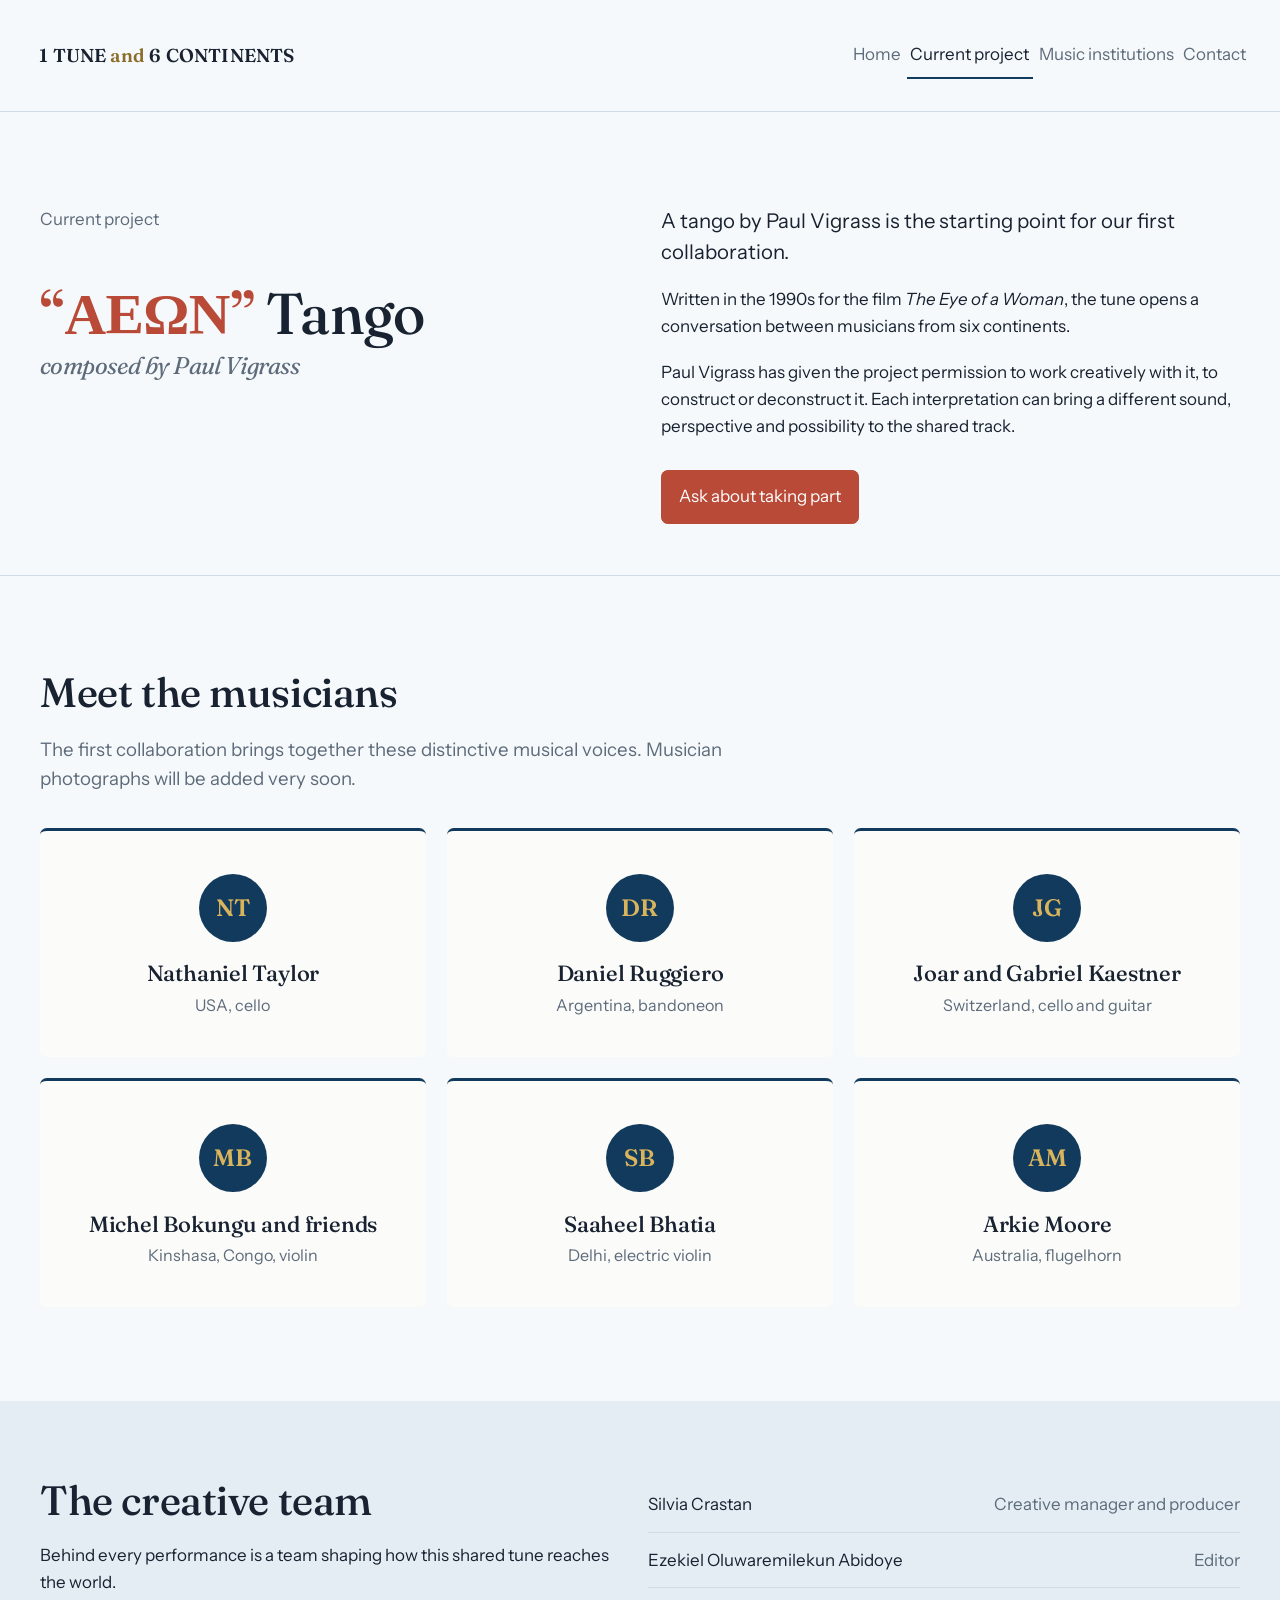
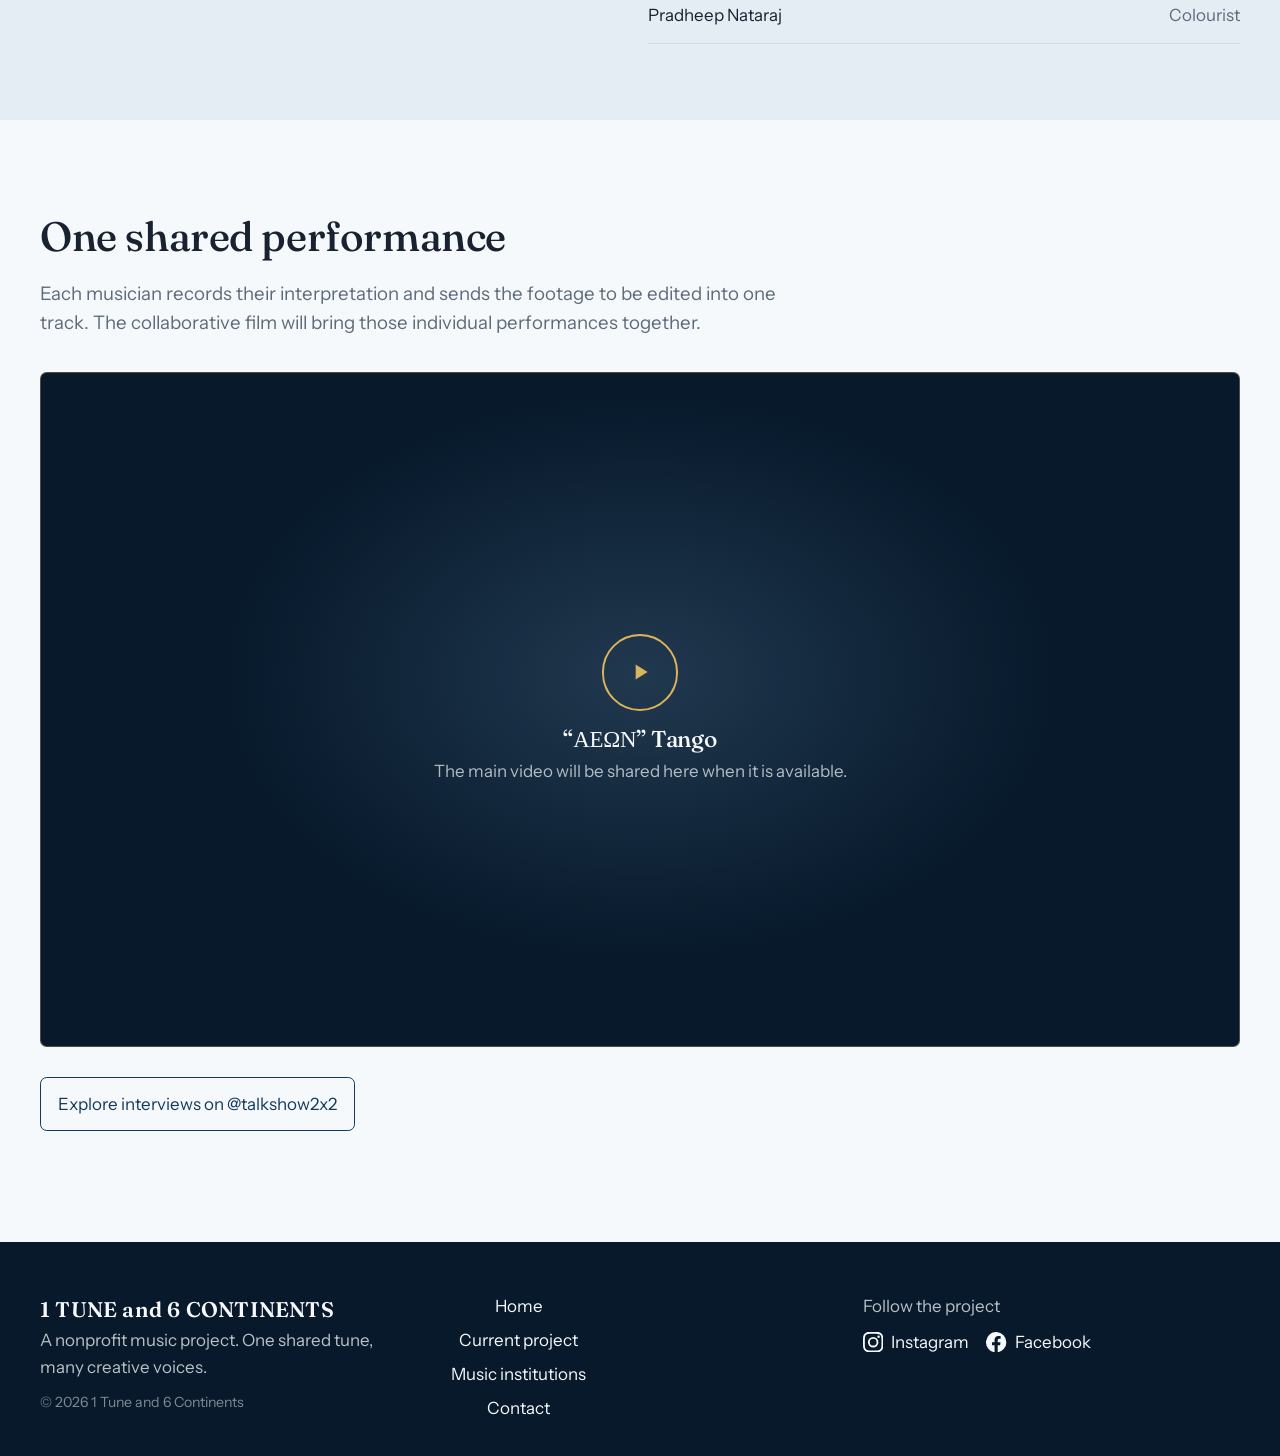
==== commit 2729e095: "Palette: water, sky, stars, fire; one primary action per page" ====
--- a/current-project.html
+++ b/current-project.html
@@ -57,7 +57,7 @@
       <p>Written in the 1990s for the film <em>The Eye of a Woman</em>, the tune opens a conversation between musicians from six continents.</p>
       <p>Paul Vigrass has given the project permission to work creatively with it, to construct or deconstruct it. Each interpretation can bring a different sound, perspective and possibility to the shared track.</p>
       <div class="actions">
-        <a role="button" href="contact.html">Ask about taking part</a>
+        <a role="button" class="cta" href="contact.html">Ask about taking part</a>
       </div>
     </div>
   </div>
--- a/css/site.css
+++ b/css/site.css
@@ -1,17 +1,23 @@
 /* 1 TUNE and 6 CONTINENTS — site theme on top of Pico CSS v2
-   Palette "Cool paper": space, navy, old gold, cool near-white, pale slate. */
+   Palette "Water, sky, stars, fire": the author's four elements, each with one job.
+   water  — deep blue for the dark bands, structure and standard buttons
+   sky    — pale blue tint for surfaces and the page background
+   stars  — muted gold, only as small accents on dark backgrounds
+   fire   — deep coral, only for the single primary action on a screen */
 
 :root,
 :root[data-theme="light"] {
-  --ink: #1a2230;
-  --navy: #16324f;
-  --space: #061626;
-  --brass: #bfa14a;
-  --brass-deep: #7e6a2e;
-  --ivory: #f4f5f3;
-  --surface: #e6eaef;
-  --line: #d5dae1;
-  --muted: #6e7380;
+  --ink: #182230;
+  --deep: #07192b;
+  --water: #123a5c;
+  --sky: #e4edf4;
+  --air: #f6f9fb;
+  --star: #d9b45c;
+  --star-deep: #8a6d2b;
+  --coral: #b94a37;
+  --coral-deep: #9a3b2b;
+  --line: #cfdbe6;
+  --muted: #5d6b7a;
 
   --font-display: "Fraunces", "Iowan Old Style", Georgia, serif;
   --font-body: "Instrument Sans", "Helvetica Neue", Arial, sans-serif;
@@ -20,22 +26,22 @@
   --pico-font-family: var(--font-body);
   --pico-font-size: 106%;
   --pico-line-height: 1.6;
-  --pico-background-color: var(--ivory);
+  --pico-background-color: var(--air);
   --pico-color: var(--ink);
   --pico-muted-color: var(--muted);
   --pico-muted-border-color: var(--line);
   --pico-h1-color: var(--ink);
   --pico-h2-color: var(--ink);
   --pico-h3-color: var(--ink);
-  --pico-primary: var(--navy);
-  --pico-primary-background: var(--navy);
-  --pico-primary-border: var(--navy);
-  --pico-primary-hover: var(--space);
-  --pico-primary-hover-background: var(--space);
-  --pico-primary-hover-border: var(--space);
-  --pico-primary-inverse: var(--ivory);
-  --pico-primary-underline: rgba(22, 50, 79, 0.35);
-  --pico-primary-focus: rgba(191, 161, 74, 0.45);
+  --pico-primary: var(--water);
+  --pico-primary-background: var(--water);
+  --pico-primary-border: var(--water);
+  --pico-primary-hover: var(--deep);
+  --pico-primary-hover-background: var(--deep);
+  --pico-primary-hover-border: var(--deep);
+  --pico-primary-inverse: var(--air);
+  --pico-primary-underline: rgba(18, 58, 92, 0.35);
+  --pico-primary-focus: rgba(18, 58, 92, 0.3);
   --pico-secondary: var(--muted);
   --pico-border-radius: 0.4rem;
   --pico-card-background-color: #fbfbfa;
@@ -43,8 +49,8 @@
   --pico-card-box-shadow: none;
   --pico-form-element-background-color: #ffffff;
   --pico-form-element-border-color: var(--line);
-  --pico-form-element-active-border-color: var(--navy);
-  --pico-form-element-focus-color: rgba(22, 50, 79, 0.2);
+  --pico-form-element-active-border-color: var(--water);
+  --pico-form-element-focus-color: rgba(18, 58, 92, 0.2);
   --pico-block-spacing-vertical: 1rem;
   --pico-typography-spacing-vertical: 1.1rem;
 }
@@ -67,7 +73,7 @@
 
 /* ---------- header ---------- */
 .site-header {
-  background: var(--ivory);
+  background: var(--air);
   border-bottom: 1px solid var(--line);
   position: sticky;
   top: 0;
@@ -84,7 +90,7 @@
   color: var(--ink) !important;
   text-decoration: none !important;
 }
-.brand span { color: var(--brass-deep); }
+.brand span { color: var(--star-deep); }
 .site-header nav a:not(.brand) {
   color: var(--muted);
   text-decoration: none;
@@ -95,7 +101,7 @@
 .site-header nav a:not(.brand):hover,
 .site-header nav a[aria-current="page"] {
   color: var(--ink);
-  border-bottom-color: var(--brass);
+  border-bottom-color: var(--water);
   background: none;
 }
 
@@ -109,7 +115,7 @@
   place-items: center;
   box-shadow: none;
 }
-.nav-toggle:hover, .nav-toggle:focus { background: var(--surface); color: var(--ink); }
+.nav-toggle:hover, .nav-toggle:focus { background: var(--sky); color: var(--ink); }
 .nav-toggle .icon-close { display: none; }
 .is-open .nav-toggle .icon-open { display: none; }
 .is-open .nav-toggle .icon-close { display: block; }
@@ -135,21 +141,21 @@
     border-bottom: 1px solid var(--line);
     border-radius: 0;
   }
-  .site-menu a[aria-current="page"] { color: var(--ink); border-bottom-color: var(--line); border-left: 3px solid var(--brass); padding-left: 0.75rem; }
+  .site-menu a[aria-current="page"] { color: var(--ink); border-bottom-color: var(--line); border-left: 3px solid var(--water); padding-left: 0.75rem; }
   .site-menu li:last-child a { border-bottom-color: transparent; }
 }
 
 /* ---------- hero ---------- */
 .hero {
   background:
-    radial-gradient(60% 70% at 72% 50%, rgba(191, 161, 74, 0.14) 0%, rgba(6, 22, 38, 0) 70%),
-    var(--space);
-  color: var(--ivory);
+    radial-gradient(60% 70% at 72% 50%, rgba(122, 168, 206, 0.18) 0%, rgba(7, 25, 43, 0) 70%),
+    var(--deep);
+  color: var(--air);
   padding-block: clamp(2.5rem, 6vw, 5.5rem);
 }
-.hero h1 { color: var(--ivory); }
-.hero h1 em { font-style: italic; color: var(--brass); }
-.hero p { color: rgba(244, 245, 243, 0.82); }
+.hero h1 { color: var(--air); }
+.hero h1 em { font-style: italic; color: var(--star); }
+.hero p { color: rgba(246, 249, 251, 0.82); }
 .hero .grid { align-items: center; gap: 2.5rem; }
 .hero figure { margin: 0; }
 .hero img {
@@ -160,33 +166,33 @@
   filter: saturate(1.05);
 }
 .hero [role="button"], .hero a[role="button"] {
-  --pico-primary-background: var(--brass);
-  --pico-primary-border: var(--brass);
-  --pico-primary-hover-background: #cfb362;
-  --pico-primary-hover-border: #cfb362;
-  --pico-primary-inverse: var(--space);
+  --pico-primary-background: var(--coral);
+  --pico-primary-border: var(--coral);
+  --pico-primary-hover-background: var(--coral-deep);
+  --pico-primary-hover-border: var(--coral-deep);
+  --pico-primary-inverse: #ffffff;
 }
 .hero a.outline[role="button"] {
-  --pico-primary: var(--ivory);
-  --pico-primary-hover: var(--brass);
+  --pico-primary: var(--air);
+  --pico-primary-hover: var(--star);
   --pico-primary-background: transparent;
   --pico-primary-hover-background: transparent;
-  --pico-primary-border: rgba(244, 245, 243, 0.5);
-  --pico-primary-hover-border: var(--brass);
-  color: var(--ivory);
-}
-.hero a.outline[role="button"]:hover { color: var(--brass); }
+  --pico-primary-border: rgba(246, 249, 251, 0.5);
+  --pico-primary-hover-border: var(--star);
+  color: var(--air);
+}
+.hero a.outline[role="button"]:hover { color: var(--star); }
 /* primary call to action: larger, brighter, with a soft brass glow */
 .hero a.cta[role="button"] {
   font-weight: 600;
   font-size: 1.0625rem;
   padding-inline: 1.75rem;
-  box-shadow: 0 0 0 1px rgba(191, 161, 74, 0.35), 0 10px 28px rgba(191, 161, 74, 0.28);
+  box-shadow: 0 0 0 1px rgba(217, 180, 92, 0.35), 0 10px 28px rgba(191, 161, 74, 0.28);
   transition: box-shadow 0.2s ease, transform 0.2s ease;
 }
 .hero a.cta[role="button"]:hover,
 .hero a.cta[role="button"]:focus-visible {
-  box-shadow: 0 0 0 1px rgba(207, 179, 98, 0.6), 0 14px 32px rgba(191, 161, 74, 0.4);
+  box-shadow: 0 14px 32px rgba(185, 74, 55, 0.4);
   transform: translateY(-1px);
 }
 @media (prefers-reduced-motion: reduce) {
@@ -194,14 +200,23 @@
   .hero a.cta[role="button"]:hover { transform: none; }
 }
 
+/* the one primary action on a light section */
+a.cta[role="button"], button.cta {
+  --pico-primary-background: var(--coral);
+  --pico-primary-border: var(--coral);
+  --pico-primary-hover-background: var(--coral-deep);
+  --pico-primary-hover-border: var(--coral-deep);
+  --pico-primary-inverse: #ffffff;
+}
+
 .actions { display: flex; flex-wrap: wrap; gap: 0.75rem; margin-top: 1.75rem; }
 .actions [role="button"] { margin: 0; width: auto; }
 
 /* continent strip */
 .continents {
-  background: var(--navy);
-  color: var(--ivory);
-  border-top: 1px solid rgba(191, 161, 74, 0.35);
+  background: var(--water);
+  color: var(--air);
+  border-top: 1px solid rgba(217, 180, 92, 0.35);
 }
 .continents ul {
   list-style: none;
@@ -213,22 +228,22 @@
 @media (min-width: 640px) { .continents ul { grid-template-columns: repeat(3, 1fr); } }
 @media (min-width: 1000px) { .continents ul { grid-template-columns: repeat(6, 1fr); } }
 .continents li { margin: 0; padding: 0.25rem 0; line-height: 1.3; }
-.continents li strong { display: block; font-family: var(--font-display); font-weight: 500; font-size: 1.05rem; color: var(--brass); }
-.continents li span { font-size: 0.9rem; color: rgba(244, 245, 243, 0.75); }
+.continents li strong { display: block; font-family: var(--font-display); font-weight: 500; font-size: 1.05rem; color: var(--star); }
+.continents li span { font-size: 0.9rem; color: rgba(246, 249, 251, 0.75); }
 
 /* ---------- sections ---------- */
 section.band { padding-block: clamp(2.5rem, 6vw, 5rem); }
-section.band.surface { background: var(--surface); }
-section.band.dark { background: var(--navy); color: var(--ivory); }
-section.band.dark h2, section.band.dark h3 { color: var(--ivory); }
-section.band.dark p { color: rgba(244, 245, 243, 0.82); }
-section.band.dark a:not([role="button"]) { color: var(--brass); }
+section.band.surface { background: var(--sky); }
+section.band.dark { background: var(--water); color: var(--air); }
+section.band.dark h2, section.band.dark h3 { color: var(--air); }
+section.band.dark p { color: rgba(246, 249, 251, 0.82); }
+section.band.dark a:not([role="button"]) { color: var(--star); }
 section.band.dark [role="button"] {
-  --pico-primary-background: var(--brass);
-  --pico-primary-border: var(--brass);
-  --pico-primary-hover-background: #cfb362;
-  --pico-primary-hover-border: #cfb362;
-  --pico-primary-inverse: var(--space);
+  --pico-primary-background: var(--coral);
+  --pico-primary-border: var(--coral);
+  --pico-primary-hover-background: var(--coral-deep);
+  --pico-primary-hover-border: var(--coral-deep);
+  --pico-primary-inverse: #ffffff;
 }
 .section-title { margin-bottom: 2rem; }
 .section-title p { color: var(--muted); font-size: 1.1rem; }
@@ -238,7 +253,7 @@
 .parts article {
   margin: 0;
   padding: 1.75rem 1.75rem 1.5rem;
-  border-top: 3px solid var(--brass);
+  border-top: 3px solid var(--water);
   border-radius: 0 0 var(--pico-border-radius) var(--pico-border-radius);
 }
 .parts article h3 { font-size: 1.7rem; font-style: italic; margin-bottom: 0.75rem; }
@@ -253,7 +268,7 @@
 .page-intro h1 { font-size: clamp(2.2rem, 4.5vw, 3.6rem); }
 .page-intro .kicker { color: var(--muted); margin-bottom: 0.5rem; }
 .tune-title { font-size: clamp(2.6rem, 6vw, 4.6rem); line-height: 1.05; }
-.tune-title .greek { color: var(--brass-deep); font-weight: 600; }
+.tune-title .greek { color: var(--coral); font-weight: 600; }
 .tune-title small { display: block; font-size: 0.42em; font-weight: 400; font-style: italic; color: var(--muted); margin-top: 0.5rem; }
 
 /* musicians */
@@ -274,14 +289,14 @@
   text-align: center;
   justify-content: center;
   min-height: 13.5rem;
-  border-top: 3px solid var(--brass);
+  border-top: 3px solid var(--water);
 }
 .monogram {
   width: 4rem; height: 4rem;
   border-radius: 50%;
   display: grid; place-items: center;
-  background: var(--navy);
-  color: var(--brass);
+  background: var(--water);
+  color: var(--star);
   font-family: var(--font-display);
   font-weight: 600;
   font-size: 1.4rem;
@@ -306,22 +321,22 @@
   aspect-ratio: 16 / 9;
   border-radius: var(--pico-border-radius);
   background:
-    radial-gradient(50% 60% at 50% 45%, rgba(191, 161, 74, 0.2) 0%, rgba(6, 22, 38, 0) 70%),
-    var(--space);
-  border: 1px solid rgba(191, 161, 74, 0.35);
+    radial-gradient(50% 60% at 50% 45%, rgba(122, 168, 206, 0.22) 0%, rgba(7, 25, 43, 0) 70%),
+    var(--deep);
+  border: 1px solid rgba(217, 180, 92, 0.35);
   display: grid; place-items: center; text-align: center;
   padding: 2rem;
   margin-block: 1.5rem;
 }
 .video-frame .play {
   width: 4.5rem; height: 4.5rem; border-radius: 50%;
-  border: 2px solid var(--brass);
+  border: 2px solid var(--star);
   display: grid; place-items: center;
   margin: 0 auto 1rem;
-  color: var(--brass);
-}
-.video-frame h3 { color: var(--ivory); margin-bottom: 0.3rem; }
-.video-frame p { color: rgba(244, 245, 243, 0.7); margin: 0; }
+  color: var(--star);
+}
+.video-frame h3 { color: var(--air); margin-bottom: 0.3rem; }
+.video-frame p { color: rgba(246, 249, 251, 0.7); margin: 0; }
 
 /* links list */
 .link-list { list-style: none; padding: 0; margin: 0 0 1.5rem; }
@@ -338,7 +353,7 @@
 .email-card {
   margin: 0;
   padding: 1.5rem;
-  border-left: 3px solid var(--brass);
+  border-left: 3px solid var(--coral);
 }
 .email-card p:last-child { margin: 0; }
 
@@ -353,26 +368,26 @@
 
 /* ---------- footer ---------- */
 .site-footer {
-  background: var(--space);
-  color: rgba(244, 245, 243, 0.75);
+  background: var(--deep);
+  color: rgba(246, 249, 251, 0.75);
   padding-block: 3rem 2rem;
   margin-top: 0;
 }
 .site-footer .grid { gap: 2rem; align-items: start; }
-.site-footer .brand { color: var(--ivory) !important; font-size: 1.25rem; }
+.site-footer .brand { color: var(--air) !important; font-size: 1.25rem; }
 .site-footer p { margin-bottom: 0.4rem; }
-.site-footer small { color: rgba(244, 245, 243, 0.5); }
+.site-footer small { color: rgba(246, 249, 251, 0.5); }
 .site-footer nav ul { list-style: none; padding: 0; margin: 0; display: flex; flex-direction: column; gap: 0.4rem; }
 .site-footer nav li { margin: 0; padding: 0; }
-.site-footer a { color: var(--ivory); text-decoration: none; }
-.site-footer a:hover { color: var(--brass); }
+.site-footer a { color: var(--air); text-decoration: none; }
+.site-footer a:hover { color: var(--star); }
 .social { display: flex; gap: 1rem; margin-top: 0.5rem; }
 .social a { display: inline-flex; align-items: center; gap: 0.5rem; }
 .social svg { width: 1.2rem; height: 1.2rem; fill: currentColor; }
 
 /* ---------- focus & motion ---------- */
 a:focus-visible, button:focus-visible, [role="button"]:focus-visible {
-  outline: 3px solid var(--brass);
+  outline: 3px solid var(--water);
   outline-offset: 2px;
 }
 @media (prefers-reduced-motion: reduce) {
